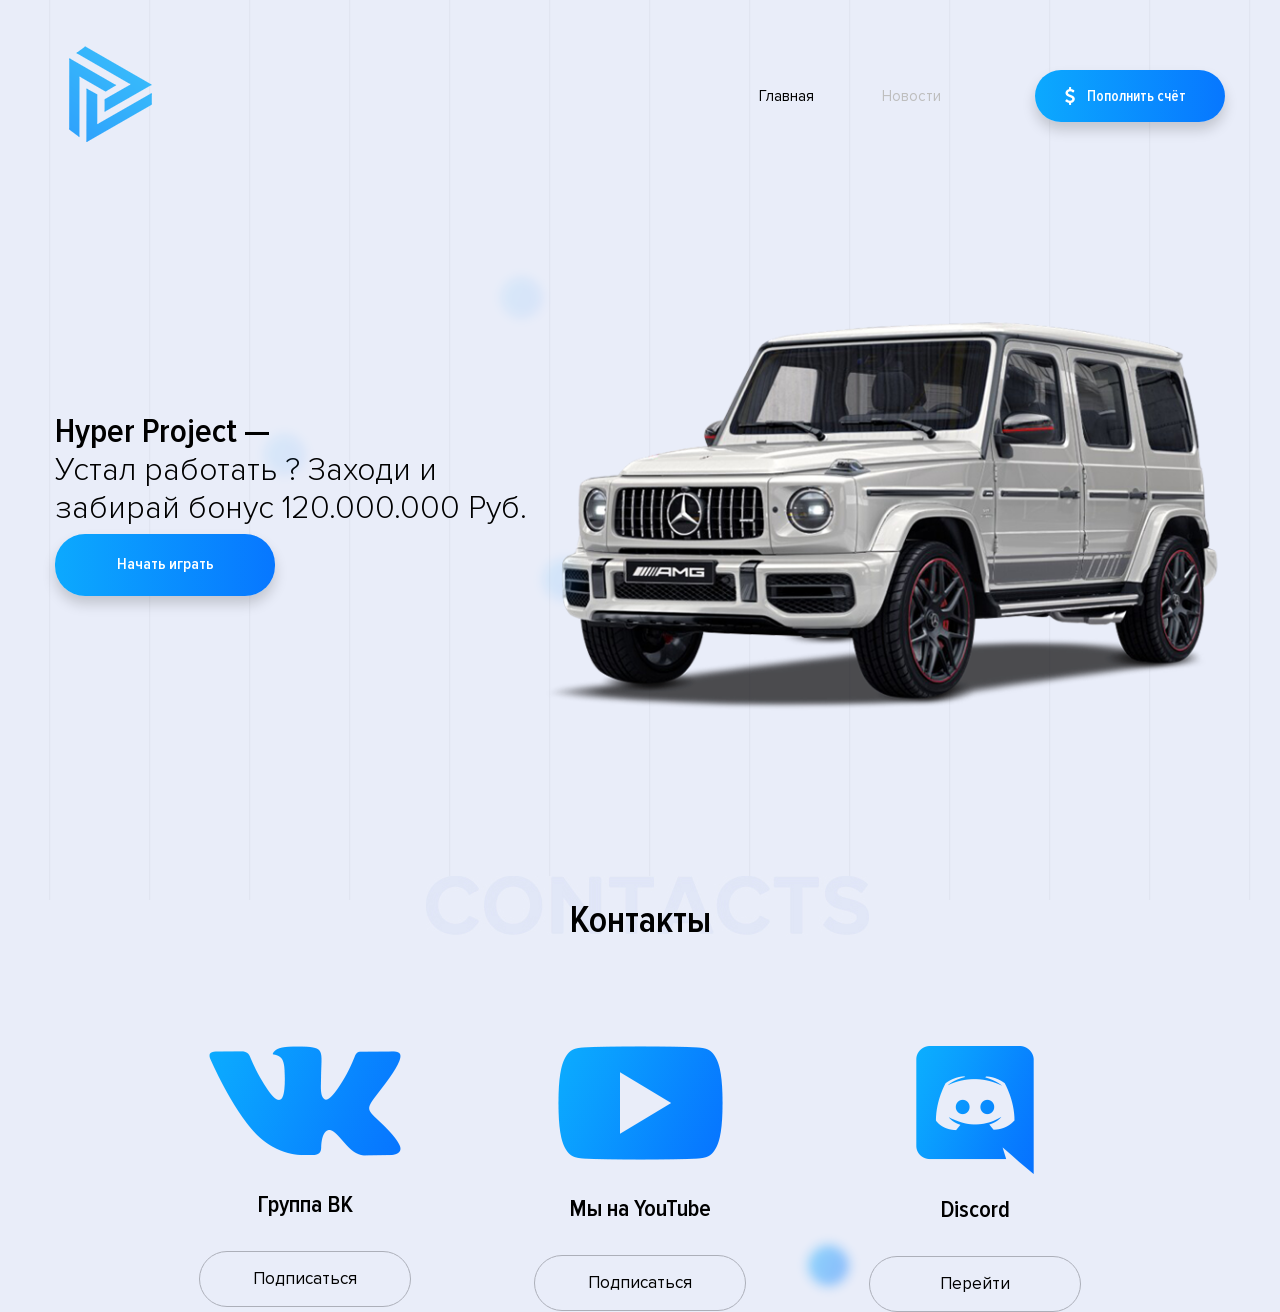
==== index.html @ bb2dda8a "evolutionrp evolutionrp" ====
<!DOCTYPE html>
<html lang="ru">

<head>
    <meta http-equiv="Content-Type" content="text/html; charset=UTF-8">
    <meta name="viewport" content="width=device-width" initial-scale="1.0">
    <meta http-equiv="X-UA-Compatible" content="IE=9;IE=10;IE=Edge,chrome=1">
    <link rel="stylesheet" href="./css/style.css">
    <title>Hyper Project</title>
    <!-- https://vk.com/san4ela.melkov -->
    <link rel="stylesheet" id="wp-block-library-css" href="./css/style.min.css" type="text/css" media="all">
    <link rel="icon" href="./img/sicon.png" sizes="32x32">
    <link rel="icon" href="./img/sicon.png" sizes="192x192">
    <link rel="apple-touch-icon-precomposed" href="./img/sicon.png">
    <meta name="msapplication-TileImage" content="./img/sicon.png">
</head>

<body>
    <div class="body_back"></div>
    <header>
        <div class="wrapper">
            <div class="header-container">
                <div class="header-logo">
                    <a href="https://hyper.myarena.site/index.html">
                        <img src="./img/logo.png" alt="https://hyper.myarena.site/index.html">
                    </a>
                </div>
                <div class="header-wap">
                    <div class="navbar-head">
                        <div type="button" class="navbar-toggle">
                            <div id="nav-icon1">
                                <span></span>
                                <span></span>
                                <span></span>
                            </div>
                        </div>
                    </div>
                    <div class="mobile-menu-overlay"></div>
                    <div class="mobile-menu">
                        <div class="header-nav">
                            <div class="header-logo header-logo-mob">
                                <a href="https://vk.com/san4ela.melkov">
                                    <img src="./img/logo.png" alt=" https://vk.com/san4ela.melkov">
                                </a>
                            </div>
                            <nav>
                                <ul>
                                    <li><a class="active" href="index.html">Главная</a></li>
                                    <li><a class="non-active" href="news.html">Новости</a></li>
                                </ul>
                            </nav>
                        </div>
                    </div>
                    <div class="header-button">
                        <a class="button-blue" href="donate.html">
                            Пополнить счёт
                            <img src="./img/button-blue-img.png" alt="">
                        </a>
                    </div>
                </div>
            </div>
        </div>
    </header>
    <!-- Заказать сайт можно у https://vk.com/san4ela.melkov -->
    <!-- Быстро, качественно, а самое глвное НЕ ДОРОГО https://vk.com/san4ela.melkov -->
    <!-- https://vk.com/san4ela.melkov -->
    <section>
        <div class="wrapper">
            <div class="main-container">
                <div class="main-text">
                    <h1>Hyper Project —</h1>
                    <span>Устал работать ? Заходи и забирай бонус 120.000.000 Руб.</span>
                    <div class="download-wrap">
                        <div class="download-btn">
                            <a class="download" href="start.html">Начать играть</a>
                        </div>
                        <div class="begin">
                        </div>
                    </div>
                    <div class="main-ball1"></div>
                    <div class="main-ball2"></div>
                    <div class="main-ball3"></div>
                </div>
                <div class="main-img">
                    <img class="black-car" src="./img/car.png" alt="https://vk.com/san4ela.melkov">
                </div>
            </div>
        </div>

        <div id="modal-how-to-play" class="modal-window">
            <div>
                <a href="#modal-close" title="Close" class="modal-close">×</a>
                <div>
                    <div class="video-responsive">
                        <iframe width="560" height="315" src="#" frameborder="0"
                            allow="accelerometer; autoplay; encrypted-media; gyroscope; picture-in-picture"
                            allowfullscreen=""></iframe> </div>
                </div>
            </div>
        </div>
    </section>

        </div>
    </section>
    <!-- Заказать сайт можно у https://vk.com/san4ela.melkov -->
    <!-- Быстро, качественно, а самое глвное НЕ ДОРОГО https://vk.com/san4ela.melkov -->
    <!-- https://vk.com/san4ela.melkov -->
    <section class="contacts" id="contacts">
        <div class="wrapper">
            <h2 class="contact">Контакты</h2>
            <div class="contacts-container">
                <div class="contacts-init vk">
                    <div class="contacts-img">
                        <img src="./img/contacts-vk.png" alt="Группа ВК">
                    </div>
                    <h2 class="contacts-text">Группа ВК</h2>
                    <a href="https://vk.com/delover_project" class="contacts-button" target="_blank">Подписаться</a>
                </div>
                <div class="contacts-init youtube">
                    <div class="contacts-img">
                        <img src="./img/contcts-yt.png" alt="Мы на YouTube">
                    </div>
                    <h2 class="contacts-text">Мы на YouTube</h2>
                    <a href="https://vk.com/delover_project" class="contacts-button" target="_blank">Подписаться</a>
                </div>
                <div class="contacts-init discord">
                    <div class="contacts-img">
                        <img src="./img/contacts-discord.png" alt="Discord">
                    </div>
                    <h2 class="contacts-text">Discord</h2>
                    <a href="https://discord.gg/C3b3ghUVSz" class="contacts-button" target="_blank">Перейти</a>
                    <span class="news-ball2"></span>
                </div>

            </div>
            <!-- <span class="contacts-ball1"></span>
			<span class="contacts-ball2"></span> -->
        </div>
    </section>
    <!-- Заказать сайт можно у https://vk.com/san4ela.melkov -->
    <!-- Быстро, качественно, а самое глвное НЕ ДОРОГО https://vk.com/san4ela.melkov -->
    <!-- https://vk.com/san4ela.melkov -->

    </footer>
    <!-- Заказать сайт можно у https://vk.com/san4ela.melkov -->
    <!-- Быстро, качественно, а самое глвное НЕ ДОРОГО https://vk.com/san4ela.melkov -->
    <!-- https://vk.com/san4ela.melkov -->
    <script src="./js/jquery-3.4.1.min.js"></script>
    <script src="./js/main.js"></script>
    <script type="text/javascript" src="./js/wp-embed.min.js"></script>

    <iframe name="ym-native-frame" title="ym-native-frame" frameborder="0" aria-hidden="true"
        style="opacity: 0 !important; width: 0px !important; height: 0px !important; position: absolute !important; left: 100% !important; bottom: 100% !important; border: 0px !important;"
        src="#"></iframe>
</body>

</html>
---- css/style.css ----
/* сброс стилей браузера */

html,
body,
div,
span,
object,
iframe,
h1,
h2,
h3,
h4,
h5,
h6,
p,
blockquote,
pre,
a,
abbr,
acronym,
address,
big,
cite,
code,
del,
dfn,
em,
img,
ins,
kbd,
q,
s,
samp,
small,
strike,
strong,
sub,
sup,
tt,
var,
b,
u,
i,
center,
dl,
dt,
dd,
ol,
ul,
li,
fieldset,
form,
label,
legend,
table,
caption,
tbody,
tfoot,
thead,
tr,
th,
td,
article,
aside,
canvas,
details,
embed,
figure,
figcaption,
footer,
header,
hgroup,
menu,
nav,
output,
ruby,
section,
summary,
time,
mark,
audio,
video {
    margin: 0;
    padding: 0;
    border: 0;
    font-size: 100%;
    box-sizing: border-box;
}

article,
aside,
details,
figcaption,
figure,
footer,
header,
hgroup,
menu,
nav,
section {
    display: block;
}

body {
    line-height: 1.2;
}

ol {
    padding-left: 1.4em;
    list-style: decimal;
}

ul {
    padding-left: 1.4em;
    list-style: square;
}

table {
    border-collapse: collapse;
    border-spacing: 0;
}

/* пользовательские стили */

body {
    background: #e9edf9;
    overflow-x: hidden;
}

a {
    text-decoration: none;
    color: #000;
}

.body_back {
    position: fixed;
    left: 0;
    top: 0;
    background-image: url(../img/body_back.png);
    height: 100%;
    width: 100%;
    z-index: -3;

}

@font-face {
    font-family: "ProximaNova-Regular";
    src: url("../fonts/ProximaNova-Regular.ttf") format("opentype");
    font-style: normal;
    font-weight: normal;
    font-display: swap;
}

@font-face {
    font-family: "Proxima Nova-semi-bold";
    src: url("../fonts/ProximaNova-Semibold.ttf") format("opentype");
    font-style: normal;
    font-weight: normal;
    font-display: swap;
}

@font-face {
    font-family: "Proxima Nova-light";
    src: url("../fonts/ProximaNova-Light.ttf") format("opentype");
    font-style: normal;
    font-weight: normal;
    font-display: swap;
}





.wrapper {
    max-width: 1170px;
    margin: 0 auto;
    position: relative;
}

/* Стили header */

/* header logo */
.header-container {
    display: flex;
    justify-content: space-between;
    padding-top: 38px;
    align-items: center;
}

.header-wap {
    display: flex;
    align-items: center;
    justify-content: space-between;
}

.header-logo {
    display: block;
}

.header-logo img {
    transition: 1.0s;
}

.header-logo img:hover {
    transform: scale(1.1);
}

/* header nav */
.header-nav {
    display: flex;
    flex-direction: row;
    justify-content: center;
    font-weight: 400;
}

.header-nav ul {
    list-style: none;
    display: flex;
}


.header-nav a {
    font-size: 15px;
    margin-right: 68px;
    transition: 0.3s;
    font-family: "ProximaNova-Regular";
}

.header-nav a:nth-last-child(2) {
    margin-right: 0;
}

.active {
    color: #000000;
}

.non-active {
    color: #bebebe;
}

.non-active:hover {
    color: #000000;
}

/* header-button */
.header-button {
    position: relative;
    margin-left: 26px;
}

a.button-blue {
    width: 190px;
    height: 52px;
    position: relative;
    border-radius: 30px;
    box-shadow: 0 8px 13px rgba(0, 0, 0, 0.17);
    color: #ffffff;
    font-size: 15px;
    font-family: "Proxima Nova-semi-bold";
    transition: 1.0s;
    background: rgba(12, 169, 254, 1);
    background: -webkit-gradient(left top, right top, color-stop(0%, rgba(12, 169, 254, 1)), color-stop(100%, rgba(7, 119, 255, 1)));
    background: linear-gradient(to right, rgba(12, 169, 254, 1) 0%, rgba(7, 119, 255, 1) 100%);
    filter: progid:DXImageTransform.Microsoft.gradient(startColorstr='#0ca9fe', endColorstr='#0777ff', GradientType=1);
    display: flex;
    align-items: center;
    justify-content: center;
    padding-left: 13px;

}

a.button-blue:hover {
    transform: scale(1.2);

}

/* стили main  */
.main-container {
    display: flex;
    justify-content: space-between;
    margin-top: 115px;
    align-items: center;

}

.button-blue img {
    position: absolute;
    left: 30px;
}

.main-text {
    width: 42%;
}

.main-text h1 {
    color: #000000;
    font-weight: 600;
    margin: 0;
    font-size: 35px;
    font-family: "Proxima Nova-semi-bold";
}

.main-text span {
    width: 100%;
    display: block;
    color: #000;
    font-size: 32px;
    font-family: "Proxima Nova-light";
}

.download-wrap {
    width: 100%;
    display: flex;
    align-items: center;
    padding-top: 5px;
}

.download-btn {
    display: inline-block;
}

a.download {
    position: relative;
    width: 220px;
    height: 62px;
    border-radius: 30px;
    box-shadow: 0 8px 13px rgba(0, 0, 0, 0.17);
    color: #ffffff;
    font-size: 16px;
    font-family: "Proxima Nova-semi-bold";
    transition: 1.0s;
    background: rgba(12, 169, 254, 1);
    background: -webkit-gradient(left top, right top, color-stop(0%, rgba(12, 169, 254, 1)), color-stop(100%, rgba(7, 119, 255, 1)));
    background: linear-gradient(to right, rgba(12, 169, 254, 1) 0%, rgba(7, 119, 255, 1) 100%);
    filter: progid:DXImageTransform.Microsoft.gradient(startColorstr='#0ca9fe', endColorstr='#0777ff', GradientType=1);
    display: flex;
    align-items: center;
    justify-content: center;
}

a.download:hover {
    transform: scale(1.2);
}

.download::after {
    content: "";
    width: 13px;
    height: 18px;
    position: absolute;
    background: url(../img/main-button-download.png) 0 0 no-repeat;
    top: 24px;
    right: 30px;
}

.begin a {
    display: inline-block;
    color: #000000;
    position: relative;
    transition: 1.0s;
    font-size: 15px;
    font-weight: 300;
    line-height: 11.71px;
    margin-left: 70px;
    font-family: "Proxima Nova-light";
}

.begin a:hover {
    transform: scale(1.2);

}

.begin a::before {
    content: "";
    position: absolute;
    width: 33px;
    height: 33px;
    background: url(../img/begin-button.png) 0 0 no-repeat;
    top: -7px;
    left: -39px;
    -webkit-animation: rotate 2s cubic-bezier(0.4, 0, 0.2, 1) infinite;
    animation: rotate 2s cubic-bezier(0.4, 0, 0.2, 1) infinite;
}

.main-img {
    position: relative;
    display: block;
    width: 58%;

}

/* стили news */
.news {
    width: 100%;
    padding-top: 80px;

}

.news-connect {
    position: absolute;
    top: 720px;
    left: 922px;
    width: 67px;
    height: 67px;
    color: black;
}

h2.second {
    color: #000000;
    font-size: 38px;
    text-align: center;
    font-family: "Proxima Nova-semi-bold";
    width: 150px;
    margin: auto;
    position: relative;
}

.news-back {
    position: relative;
}

.second::before {
    content: "";
    position: absolute;
    width: 230px;
    height: 60px;
    background: url(../img/news-back.jpg) 0 0 no-repeat;
    top: -22px;
    left: -37px;
    z-index: -1;
}

.news-container {
    display: flex;
    justify-content: center;
    align-content: center;
    margin-top: 90px;
}

.news_item:nth-child(even) {
    margin-left: 15px;
    margin-right: 15px;
}

.news-unit {
    width: 350px;
    background-color: #ffffff;
    position: relative;
    border-bottom-left-radius: 30px;
    border-bottom-right-radius: 30px;
    border-top-left-radius: 30px;
    border-top-right-radius: 30px;
    box-shadow: 0px -4px 5px 10px rgba(122, 120, 120, 0.2);
}

.news-unit img {
    width: 100%;
    display: block;
    height: 180px;
    border-top-left-radius: 30px;
    border-top-right-radius: 30px;
    -o-object-fit: cover;
    object-fit: cover;
}

.news-unit h3 {
    color: #000000;
    font-size: 17px;
    font-family: "Proxima Nova-semi-bold";
}

.blue-line {
    width: 58px;
    height: 6px;
    border-radius: 30px;
    box-shadow: 0 0 10px rgba(0, 0, 0, 0.11);
    background-color: #ffffff;
    background-image: linear-gradient(-68deg, #066eff 0%, #0cb2fe 100%);
    position: relative;
    text-align: left;
    display: inline-block;
    border: none;
}

.box-wrap {
    padding-top: 30px;
    padding-left: 25px;
    padding-right: 25px;
    padding-bottom: 20px;
}

p.news-description {
    padding-top: 5px;
    color: #000000;
    font-family: "ProximaNova-Regular";
    font-size: 11px;

}

.date-button {
    display: flex;
    justify-content: space-between;
    padding-top: 23px;
}

p.date {
    align-self: center;
    opacity: 0.5;
    color: #000000;
    font-family: "ProximaNova-Regular";
    font-size: 10px;
}

a.more {
    width: 123px;
    font-family: "Proxima Nova-semi-bold";
    height: 38px;
    display: flex;
    font-size: 13px;
    border: 1px solid #dbdbdc;
    border-radius: 30px;
    align-items: center;
    justify-content: center;
    transition: 0.6s;
}

a.more:hover {
    background: #0aa2fe;
    color: white;
    transform: scale(1.2);
}

.container-more {
    display: flex;
    position: relative;
    justify-content: center;
}

a.more-news {
    color: #000000;
    font-size: 17px;
    width: 250px;
    height: 64px;
    font-family: "ProximaNova-Regular";
    margin-top: 56px;
    border: 1px solid #0673ff;
    border-radius: 30px;
    display: flex;
    align-items: center;
    justify-content: center;
    transition: 0.7s;
}

.main-ballnews {
    background: url(../img/news-ball2.png) 0 0 no-repeat;
    position: absolute;
    top: 78px;
    left: 238px;
    width: 103px;
    height: 103px;
    z-index: -1;
}

.main-ballnews2 {
    background: url(../img/news-ball1.png) 0 0 no-repeat;
    position: absolute;
    top: 14px;
    right: 338px;
    width: 63px;
    height: 63px;
    z-index: -1;
}

.main-ballnews3 {
    background: url(../img/news-ball1.png) 0 0 no-repeat;
    position: absolute;
    top: 23px;
    right: 293px;
    width: 63px;
    height: 63px;
    z-index: -1;
}

a.more-news:hover {
    border: 1px solid #dbdbdc;
    background: #0aa2fe;
    color: white;
    transform: scale(1.2);
}

/* стили contacts */
.contacts {
    margin-top: 160px;
    position: relative;
}

.contacts-back {
    position: relative;
}

.contact::before {
    content: "";
    position: absolute;
    width: 443px;
    height: 60px;
    background: url(../img/contacts-back.jpg) 0 0 no-repeat;
    top: -22px;
    right: -154px;
    z-index: -1;
}

h2.contact {
    color: #000000;
    font-size: 38px;
    text-align: center;
    font-family: "Proxima Nova-semi-bold";
    width: 150px;
    margin: auto;
    position: relative;
}

.contacts-container {
    display: flex;
    justify-content: center;
    margin-top: 103px;
}

.contacts-init {
    display: flex;
    flex-direction: column;
    text-align: center;
    width: 212px;
    position: relative;
}

.youtube {
    margin-left: 123px;
    margin-right: 123px;
}

h2.contacts-text {
    color: #000000;
    font-family: "Proxima Nova-semi-bold";
    font-size: 24px;
}

.vk .contacts-text {
    margin-top: 30px;
}

.youtube .contacts-text {
    margin-top: 30px;
}

.discord .contacts-text {
    margin-top: 17px;
}

a.contacts-button {
    width: 100%;
    height: 56px;
    display: flex;
    justify-content: center;
    align-items: center;
    margin-top: 32px;
    color: #000000;
    font-size: 17px;
    border: 1px solid #acafb9;
    border-radius: 30px;
    transition: 0.6s;
    font-family: "ProximaNova-Regular";

}

a.contacts-button:hover {
    border: 1px solid #dbdbdc;
    background: #0aa2fe;
    color: white;
    transform: scale(1.2);
}

.footer {
    margin-top: 190px;
    background-color: #1e212a;
}

.footer-donate {
    margin-top: 20px;
    background-color: #1e212a;
}

.footer-container {
    display: flex;
    flex-direction: column;
    text-align: center;
    align-content: center;
    padding-top: 50px;
    padding-bottom: 25px;
}

.footer-logo {
    color: #ffffff;
    font-size: 13px;
    width: 200px;
    margin: auto;
    text-transform: uppercase;
    opacity: .2;
    position: relative;
    transition: 0.3s;
    padding-left: 70px;
}

.footer-logo:hover {
    opacity: 1;
}

.footer-logo-span::before {
    content: "";
    width: 49px;
    height: 63px;
    position: absolute;
    background: url(../img/logo-img.png) 0 0 no-repeat;
    top: -17px;
    left: -71px;
}

.footer-logo-span {
    position: relative;
    font-size: 25px;
    font-weight: bold;
}

.footer-logo-text {
    font-weight: 400;
    letter-spacing: 2.21px;
}

.footer-agreement {
    display: flex;
    justify-content: center;
    flex-direction: column;
    margin-top: 35px;
}

.footer-link {
    opacity: .2;
}

.footer-link:hover {
    opacity: 1;
}

.footer-agreement a {
    transition: 0.3s;
    color: #ffffff !important;
    font-size: 15px;
    font-weight: 400;
    text-decoration: underline;
    font-family: "Proxima Nova-light";
    line-height: 20px;

}

.footer-agreement a {
    display: inline-block;
}

.footer-copyright {
    color: #ffffff;
    font-size: 16px;
    font-weight: 300;
    opacity: .2;
    margin-top: 40px;
    font-family: "Proxima Nova-light";
}

/* absolute */

.main-ball1 {
    background: url(../img/main-ball1.png) 0 0 no-repeat;
    position: absolute;
    top: 281px;
    left: 478px;
    width: 67px;
    height: 67px;
    z-index: 4;
}

.main-ball2 {
    background: url(../img/main-ball2.png) 0 0 no-repeat;
    position: absolute;
    top: 157px;
    left: 200px;
    width: 67px;
    height: 67px;
    z-index: 3;
}

.main-ball3 {
    background: url(../img/main-ball2.png) no-repeat;
    position: absolute;
    top: 0;
    left: 437px;
    width: 80px;
    height: 80px;
    z-index: 33;
}

.main-ball4 {
    background: url(../img/main-ball4.png) no-repeat;
    position: absolute;
    top: 506px;
    left: 1000px;
    width: 105px;
    height: 105px;
    z-index: 33;
}

.main-ball5 {
    background: url(../img/main-ball5.png) no-repeat;
    position: absolute;
    top: 207px;
    left: 1360px;
    width: 123px;
    height: 123px;
    z-index: 33;
}

.main-ball6 {
    background: url(../img/main-ball6.png) no-repeat;
    position: absolute;
    top: 493px;
    left: 1479px;
    width: 74px;
    height: 74px;
    z-index: 33;
}

.news-ball1 {
    background: url(../img/news-ball1.png) no-repeat;
    position: absolute;
    top: 761px;
    left: 260px;
    width: 67px;
    height: 67px;
    z-index: 33;
}

.news-ball2 {
    background: url(../img/contacts-ball1.png) no-repeat;
    position: absolute;
    bottom: 14px;
    right: 220px;
    width: 65px;
    height: 65px;
    z-index: -1;
}

.news-ball3 {
    background: url(../img/news-ball3.png) no-repeat;
    position: absolute;
    top: 1376px;
    left: 1185px;
    width: 67px;
    height: 67px;
    z-index: 33;
}

.contacts-ball1 {
    background: url(../img/contacts-ball1.png) no-repeat;
    position: absolute;
    top: 1593px;
    left: 631px;
    width: 67px;
    height: 67px;
    z-index: 33;
}

.contacts-ball2 {
    background: url(../img/contacts-ball2.png) no-repeat;
    position: absolute;
    top: 1958px;
    left: 1114px;
    width: 67px;
    height: 67px;
    z-index: 33;
}

.circle1 {
    background: url(../img/circle1.png) no-repeat;
    position: absolute;
    top: 257px;
    left: 1110px;
    width: 329px;
    height: 314px;
    z-index: -1;
    opacity: .5;
}

.circle2 {
    background: url(../img/circle2.png) no-repeat;
    position: absolute;
    top: 312px;
    left: 1168px;
    width: 212px;
    height: 203px;
    z-index: -1;
    opacity: .5;
}

.circle3 {
    background: url(../img/circle3.png) no-repeat;
    position: absolute;
    top: 355px;
    left: 1263px;
    width: 122px;
    height: 117px;
    z-index: -1;
    opacity: .5;
}

.main-container-donate {
    width: 100%;
    padding-top: 180px;
}

h2.account {
    text-align: center;
    font-family: "Proxima Nova-semi-bold";
    font-size: 37px;
    color: #000;
    width: 350px;
    margin: auto;
    position: relative;
}

h2.account:before {
    content: "";
    position: absolute;
    width: 443px;
    height: 60px;
    background: url(../img/donate.jpg) 0 0 no-repeat;
    top: -25px;
    left: 6px;
    z-index: -1;
}

p.donate-text {
    font-family: "Proxima Nova-light";
    font-size: 16px;
    color: #000;
    padding-top: 20px;
    text-align: center;

}

.form {
    width: 410px;
    padding-top: 70px;
    margin: 0 auto;
}

.form input[type="text"] {
    background-color: #ffffff !important;
    margin-top: 5px;
    width: 100%;
    padding: 30px 45px;
    border: 1px solid #fff;
    border-radius: 50px;
    color: #000;
    font-size: 17px;
    font-weight: 200;
    font-family: "ProximaNova-Regular";
    outline: none;
    box-sizing: border-box;
}

.form input[type="text"]:focus {
    opacity: 1;
    font-weight: 600;
}

.form input::-webkit-input-placeholder {
    font-family: "Proxima Nova-light";
    font-size: 17px;
    color: #000;
    opacity: 0.25;

}

.form input::-moz-placeholder {
    font-family: "Proxima Nova-light";
    font-size: 17px;
    color: #000;
    opacity: 0.25;

}

.form input:-ms-input-placeholder {
    font-family: "Proxima Nova-light";
    font-size: 17px;
    color: #000;
    opacity: 0.25;

}

.form input::-ms-input-placeholder {
    font-family: "Proxima Nova-light";
    font-size: 17px;
    color: #000;
    opacity: 0.25;

}

.form input::placeholder {
    font-family: "Proxima Nova-light";
    font-size: 17px;
    color: #000;
    opacity: 0.25;

}


.input-nickname label {
    opacity: 0.25;
    font-family: "ProximaNova-Regular";
    font-size: 19px;
    color: #000;
}

.input-email label {
    opacity: 0.25;
    font-family: "ProximaNova-Regular";
    font-size: 19px;
    color: #000;
}

.input-money label {
    opacity: 0.25;
    font-family: "ProximaNova-Regular";
    font-size: 19px;
    color: #000;
}

.server-select label {
    opacity: 0.25;
    font-family: "ProximaNova-Regular";
    font-size: 19px;
    color: #000;
}

.form input[type="email"] {
    background-color: #ffffff !important;
    margin-top: 5px;
    width: 100%;
    padding: 30px 45px;
    border: 1px solid #fff;
    border-radius: 50px;
    color: #000;
    font-size: 17px;
    font-weight: 200;
    font-family: "ProximaNova-Regular";
    outline: none;
    box-sizing: border-box;
}

.form input[type="email"]:focus {
    opacity: 1;
    font-weight: 600;
}

.form select[type="select"] {
    font-family: "ProximaNova-Regular";
    color: #000;
}

.form select {
    width: 100%;
    height: 83px;
    padding: 30px 45px;
    margin-top: 5px;
    cursor: pointer;
    background-color: #ffffff;
    border-radius: 50px;
    opacity: 0.9;
    border: 1px solid white;

    font-size: 17px;
    font-weight: 300;

    outline: none;
    -webkit-appearance: none;
    -moz-appearance: none;
    -ms-appearance: none;
    appearance: none;
    position: relative;
}

.form select::-ms-expand {
    display: none;
}

.server-select,
.input-nickname {
    width: 100%;
}

.input-email,
.server-select,
.input-money {
    padding-top: 30px;
    position: relative;
}

.server-select img {
    position: absolute;
    right: 40px;
    bottom: 35px;
}

option {
    border: none;
    font-family: "ProximaNova-Regular";
}


a.submit-btn {
    position: relative;
    width: 402px;
    height: 93px;
    border-radius: 50px;
    box-shadow: 0 8px 13px rgba(0, 0, 0, 0.17);
    color: #ffffff;
    font-size: 24px;
    font-family: "ProximaNova-Regular";
    transition: 1.0s;
    background: rgba(12, 169, 254, 1);
    background: -webkit-gradient(left top, right top, color-stop(0%, rgba(12, 169, 254, 1)), color-stop(100%, rgba(7, 119, 255, 1)));
    background: linear-gradient(to right, rgba(12, 169, 254, 1) 0%, rgba(7, 119, 255, 1) 100%);
    filter: progid:DXImageTransform.Microsoft.gradient(startColorstr='#0ca9fe', endColorstr='#0777ff', GradientType=1);
    display: flex;
    align-items: center;
    justify-content: center;

}

a.submit-btn:hover {
    transform: scale(1.2);
}

.btn-wr {
    padding-top: 57px;
}

.checkbox_text {
    padding-top: 25px;
    display: flex;
    align-items: center;
    position: relative;
    width: 40%;
}

.checkbox {
    font-family: "ProximaNova-Regular";
    font-size: 13px;
    color: #000;
    padding-left: 30px;

}

.checkbox a {
    font-weight: bold;
    text-decoration: underline;
}

.checkbox_text input {
    position: absolute;
    opacity: 0;
    cursor: pointer;
    height: 0;
    width: 0;
}

.checkbox_text .checkmark:after {
    left: 7px;
    top: 3px;
    width: 5px;
    height: 10px;
    border: solid #000;
    border-width: 0 2px 2px 0;
    transform: rotate(45deg);
}

.checkbox_text input:checked~.checkmark:after {
    display: block;
}

.checkmark:after {
    content: "";
    position: absolute;
    display: none;
}


.checkmark {
    position: absolute;
    top: 21px;
    left: 2px;
    height: 21px;
    width: 21px;
    background-color: #fff;

}

.btn-wr img {
    position: absolute;
    right: 55px;
}

.ball1 {
    background: url(../img/donate-ball1.png) 0 0 no-repeat;
    position: absolute;
    top: 15px;
    left: 485px;
    width: 66px;
    height: 66px;
}

.ball2 {
    background: url(../img/donate-ball2.png) 0 0 no-repeat;
    position: absolute;
    top: -207px;
    left: 438px;
    width: 66px;
    height: 66px;
}

.ball3 {
    background: url(../img/donate-ball3.png) 0 0 no-repeat;
    position: absolute;
    top: -69px;
    left: 212px;
    width: 66px;
    height: 66px;
}

.ball4 {
    background: url(../img/donate-ball4.png) 0 0 no-repeat;
    position: absolute;
    top: 386px;
    left: 791px;
    width: 66px;
    height: 66px;
}

.ball5 {
    background: url(../img/donate-ball5.png) 0 0 no-repeat;
    position: absolute;
    top: 455px;
    left: 243px;
    width: 106px;
    height: 106px;
}

.ball6 {
    background: url(../img/donate-ball6.png) 0 0 no-repeat;
    position: absolute;
    bottom: -198px;
    right: 287px;
    width: 66px;
    height: 66px;
}

.curenty {
    text-align: center;
    padding-top: 20px;
}

.curenty p {
    text-align: center;
    font-family: "Proxima Nova-semi-bold";
    font-size: 13px;
    color: #000;
    padding-top: 20px;
}

.header-logo-mob {
    display: none;
}


.video-responsive {
    overflow: hidden;
    padding-bottom: 56.25%;
    position: relative;
    height: 0;
}

.video-responsive iframe {
    left: 0;
    top: 0;
    height: 100%;
    width: 100%;
    position: absolute;
}

.modal-window {
    position: fixed;
    background-color: rgba(200, 200, 200, 0.75);
    top: 0;
    right: 0;
    bottom: 0;
    left: 0;
    z-index: 999;
    opacity: 0;
    pointer-events: none;
    transition: all 0.3s;
}

.modal-window:target {
    opacity: 1;
    pointer-events: auto;
}

.modal-window>div {
    width: 50%;
    position: relative;
    margin: 10% auto;
    padding: 2rem;
    background: #fff;
    color: #444;
}

.modal-window header {
    font-weight: bold;
}

.modal-close {
    color: #aaa;
    font-size: 2rem;
    position: absolute;
    right: 0;
    text-align: center;
    top: 0;
    width: 35px;
    text-decoration: none;
}

.modal-close:hover {
    color: #000;
}

.modal-window h1 {
    font-size: 150%;
    margin: 0 0 15px;
}

img.black-car {
    width: 100%;
}


@media only screen and (max-width: 1200px) {
    .modal-window>div {
        width: 60%;
    }

    .wrapper {
        width: 100%;
        padding-right: 15px;
        padding-left: 15px;
    }

    .main-img img {
        max-width: 100%;
    }
}

@media only screen and (max-width: 1024px) {
    .modal-window>div {
        width: 70%;
    }

    .main-ballnews2 {
        top: 60px;
        right: 272px;
    }

    .news-back::before {
        top: -68px;
        left: 387px;
    }

}

@media only screen and (max-width: 991px) {

    .news-unit,
    .news_item:nth-child(even) {
        margin: 20px auto;
    }

    .news-container {
        flex-direction: column;
    }

    .contacts-container {
        flex-direction: column;
    }

    .contacts-init {
        margin: 10px auto;
    }

    .youtube {
        margin-left: auto;
        margin-right: auto;
    }

    .header-button {
        position: relative;
        margin-left: 0;
    }

    .main-container {
        flex-direction: column;
    }

}

@media only screen and (max-width: 768px) {
    .modal-window>div {
        width: 95%;
    }

    .main-text {
        width: 50%;
        margin: 0 auto;
    }

    .main-img {
        position: relative;
        display: block;
        width: 70%;
        margin-top: 30px;
    }

    .navbar-toggle span {
        transition: .5s ease-in-out;
        height: 3px;
        width: 32px;
        background-color: #0a9bfe;
        display: block;
        margin-bottom: 4px;
        border-radius: 1px;
    }

    .navbar-toggle span:last-child {
        margin-bottom: 0;
    }

    .navbar-toggle {
        border: none;
        border-radius: 3px;
    }

    .navbar-head {
        display: block;
        position: absolute;
        left: 200px;
    }

    .mobile-menu-overlay {
        display: none;
        position: fixed;
        height: 100%;
        bottom: 0;
        top: 0;
        left: 0;
        right: 0;
        width: 100%;
        z-index: 1;
        background: rgba(65, 61, 75, 0.5);
    }

    .mobile-menu {
        padding-top: 40px;
        background-color: #fff;
        position: fixed;
        bottom: 0;
        top: 0;
        right: -100%;
        display: none;
        width: 60%;
        color: #fff;
        z-index: 999;
    }

    .navbar-toggle .open span:nth-child(1) {
        display: none;
    }

    .navbar-toggle .open span:nth-child(2) {
        transform: rotate(-135deg);
        transition: .3s ease-in-out;
        margin-top: 3px;
    }

    .navbar-toggle .open span:nth-child(3) {
        transform: rotate(135deg);
        margin-top: -7px;
        transition: .3s ease-in-out;
    }

    .header-nav ul {
        padding: 0;
        flex-direction: column;
    }

    .header-nav li {
        width: 100%;
        padding: 0 40px;
        height: 40px;
        display: flex;
        align-items: center;
        text-align: center;
        justify-content: center;

    }

    .header-logo-mob {
        display: block;
    }

    .header-nav nav {
        width: 100%;
        padding-top: 40px;
    }

    .header-nav a {
        font-size: 18px;
        margin-right: 0;
    }

    .header-logo {
        display: block;
        text-align: center;
    }

    .header-nav {
        flex-direction: column;
    }

    .ball4 {

        left: 591px;

    }

    .ball5,
    .ball6,
    .ball4 {
        display: none;
    }

}

@media only screen and (max-width: 568px) {
    .main-ball1 {
        display: none;
    }

    h2.account:before {
        content: "";
        position: absolute;
        width: 319px;
        height: 60px;
        background: url(../img/donate.jpg) 0 0 no-repeat;
        top: -25px;
        left: 17px;
        z-index: -1;
        background-size: contain;
    }

    .main-ball3 {
        left: 310px;
    }

    .main-text {
        width: 100%;

    }

    .navbar-head {
        left: 15px;
    }

    .header-logo {
        padding-left: 50px;
    }

    .ball4 {
        left: 405px;
    }

    .ball1 {

        left: 285px;
    }

    .ball2 {
        left: 319px;
        width: 66px;
        height: 66px;
    }

    .main-container-donate {
        width: 100%;
        padding-top: 99px;
    }

    .form input[type="text"] {
        background-color: #ffffff !important;
        margin-top: 5px;
        width: 100%;
        padding: 20px 32px;
        border: 1px solid #fff;
        border-radius: 50px;
        opacity: 0.9;
        color: #dfdfdf;
        font-size: 17px;
        font-weight: 200;
        font-family: "ProximaNova-Regular";
        outline: none;
        box-sizing: border-box;
    }

    .form select {
        padding: 20px 32px;
        height: 63px;
    }

    .form input[type="email"] {
        padding: 20px 32px;
    }

    .server-select img {
        position: absolute;
        right: 40px;
        bottom: 24px;
    }

    a.submit-btn {
        height: 63px;
    }
}

@media only screen and (max-width: 414px) {
    .contact::before {
        width: 355px;
        top: -22px;
        right: -95px;
        z-index: -1;
        background-size: contain;
    }

    .header-container {
        padding-top: 25px;
        flex-direction: column;
    }

    .header-logo {
        padding-left: 0;
        width: 100%;
        text-align: center;
    }

    .navbar-head {
        left: 15px;
        top: 25px;
    }

    .header-button {
        position: relative;
        margin-left: 0;
        margin-top: 20px;
    }

    .mobile-menu {
        width: 80%;

    }

    .main-img {

        width: 100%;
        margin-top: 30px;
    }

    .ball4 {
        left: 328px;
        top: 416px;
    }

    a.submit-btn {
        width: 100%;
    }

    .form {
        width: 100%;
    }

}

@media only screen and (max-width: 375px) {
    .main-ball3 {
        left: 250px;
    }

    .download-wrap {
        width: 100%;
        display: flex;
        align-items: center;
        padding-top: 5px;
        flex-direction: column;
    }

    .begin {
        margin-top: 25px;
    }

    .news-unit {
        width: 100%;
    }

    .contact::before {
        width: 322px;
        top: -10px;
        right: -77px;
        z-index: -1;
        background-size: contain;
    }

    .ball2 {
        display: none;
    }

    .checkbox_text {
        padding-top: 25px;
        display: flex;
        align-items: center;
        position: relative;
        width: 50%;
    }

    h2.contact {

        width: 163px;
    }

    .second::before {
        content: "";
        position: absolute;
        width: 176px;
        height: 60px;
        background: url(../img/news-back.jpg) 0 0 no-repeat;
        top: -11px;
        left: -12px;
        z-index: -1;
        background-size: contain;
    }
}

@media only screen and (max-width: 320px) {
    .main-ballnews {
        left: 189px;
    }

    .news-ball1 {
        display: none;

    }

    .main-ball3 {
        left: 212px;
    }

    .contact::before {
        width: 295px;
        top: -3px;
        right: -61px;
        z-index: -1;
        background-size: contain;
    }

    .ball1 {
        display: none;
    }

    h2.account:before {
        width: 282px;
        height: 60px;
        top: -25px;
        left: 0;
        z-index: -1;
        background-size: contain;
    }

    h2.account {
        text-align: center;
        font-family: "Proxima Nova-semi-bold";
        font-size: 29px;
        color: #000;
        width: 100%;
        margin: auto;
        position: relative;
    }

    .checkbox_text {
        width: 100%;
    }

}

@-webkit-keyframes gradient {
    0% {
        background-position: 0 50%;
    }

    50% {
        background-position: 100% 50%;
    }

    100% {
        background-position: 0 50%;
    }
}

@keyframes gradient {
    0% {
        background-position: 0 50%;
    }

    50% {
        background-position: 100% 50%;
    }

    100% {
        background-position: 0 50%;
    }
}

@-webkit-keyframes rotate {
    0% {
        transform: rotate(0deg);
    }

    100% {
        transform: rotate(360deg);
    }
}

@keyframes rotate {
    0% {
        transform: rotate(0deg);
    }

    100% {
        transform: rotate(360deg);
    }
}

@-webkit-keyframes scale {
    0% {
        transform: scale(1);
    }

    100% {
        transform: scale(1.2);
    }
}

@keyframes scale {
    0% {
        transform: scale(1);
    }

    100% {
        transform: scale(1.2);
    }
}
---- css/style.min.css ----
.wp-block-audio figcaption {
    margin-top: .5em;
    margin-bottom: 1em
}

.wp-block-audio audio {
    width: 100%;
    min-width: 300px
}

.wp-block-button {
    color: #fff
}

.wp-block-button.aligncenter {
    text-align: center
}

.wp-block-button.alignright {
    text-align: right
}

.wp-block-button__link {
    background-color: #32373c;
    border: none;
    border-radius: 28px;
    box-shadow: none;
    color: inherit;
    cursor: pointer;
    display: inline-block;
    font-size: 18px;
    margin: 0;
    padding: 12px 24px;
    text-align: center;
    text-decoration: none;
    overflow-wrap: break-word
}

.wp-block-button__link:active,
.wp-block-button__link:focus,
.wp-block-button__link:hover,
.wp-block-button__link:visited {
    color: inherit
}

.is-style-squared .wp-block-button__link {
    border-radius: 0
}

.no-border-radius.wp-block-button__link {
    border-radius: 0 !important
}

.is-style-outline {
    color: #32373c
}

.is-style-outline .wp-block-button__link {
    background-color: transparent;
    border: 2px solid
}

.wp-block-calendar {
    text-align: center
}

.wp-block-calendar tbody td,
.wp-block-calendar th {
    padding: 4px;
    border: 1px solid #e2e4e7
}

.wp-block-calendar tfoot td {
    border: none
}

.wp-block-calendar table {
    width: 100%;
    border-collapse: collapse;
    font-family: -apple-system, BlinkMacSystemFont, Segoe UI, Roboto, Oxygen-Sans, Ubuntu, Cantarell, Helvetica Neue, sans-serif
}

.wp-block-calendar table th {
    font-weight: 400;
    background: #edeff0
}

.wp-block-calendar a {
    text-decoration: underline
}

.wp-block-calendar tfoot a {
    color: #00739c
}

.wp-block-calendar table caption,
.wp-block-calendar table tbody {
    color: #40464d
}

.wp-block-categories.alignleft {
    margin-right: 2em
}

.wp-block-categories.alignright {
    margin-left: 2em
}

.wp-block-columns {
    display: flex;
    margin-bottom: 28px;
    flex-wrap: wrap
}

@media (min-width:782px) {
    .wp-block-columns {
        flex-wrap: nowrap
    }
}

.wp-block-column {
    flex-grow: 1;
    min-width: 0;
    word-break: break-word;
    overflow-wrap: break-word
}

@media (max-width:599px) {
    .wp-block-column {
        flex-basis: 100% !important
    }
}

@media (min-width:600px) {
    .wp-block-column {
        flex-basis: calc(50% - 16px);
        flex-grow: 0
    }

    .wp-block-column:nth-child(2n) {
        margin-left: 32px
    }
}

@media (min-width:782px) {
    .wp-block-column:not(:first-child) {
        margin-left: 32px
    }
}

.wp-block-columns.are-vertically-aligned-top {
    align-items: flex-start
}

.wp-block-columns.are-vertically-aligned-center {
    align-items: center
}

.wp-block-columns.are-vertically-aligned-bottom {
    align-items: flex-end
}

.wp-block-column.is-vertically-aligned-top {
    align-self: flex-start
}

.wp-block-column.is-vertically-aligned-center {
    -ms-grid-row-align: center;
    align-self: center
}

.wp-block-column.is-vertically-aligned-bottom {
    align-self: flex-end
}

.wp-block-cover,
.wp-block-cover-image {
    position: relative;
    background-color: #000;
    background-size: cover;
    background-position: 50%;
    min-height: 430px;
    height: 100%;
    width: 100%;
    display: flex;
    justify-content: center;
    align-items: center;
    overflow: hidden
}

.wp-block-cover-image.has-parallax,
.wp-block-cover.has-parallax {
    background-attachment: fixed
}

@supports (-webkit-overflow-scrolling:touch) {

    .wp-block-cover-image.has-parallax,
    .wp-block-cover.has-parallax {
        background-attachment: scroll
    }
}

@media (prefers-reduced-motion:reduce) {

    .wp-block-cover-image.has-parallax,
    .wp-block-cover.has-parallax {
        background-attachment: scroll
    }
}

.wp-block-cover-image.has-background-dim:before,
.wp-block-cover.has-background-dim:before {
    content: "";
    position: absolute;
    top: 0;
    left: 0;
    bottom: 0;
    right: 0;
    background-color: inherit;
    opacity: .5;
    z-index: 1
}

.wp-block-cover-image.has-background-dim.has-background-dim-10:before,
.wp-block-cover.has-background-dim.has-background-dim-10:before {
    opacity: .1
}

.wp-block-cover-image.has-background-dim.has-background-dim-20:before,
.wp-block-cover.has-background-dim.has-background-dim-20:before {
    opacity: .2
}

.wp-block-cover-image.has-background-dim.has-background-dim-30:before,
.wp-block-cover.has-background-dim.has-background-dim-30:before {
    opacity: .3
}

.wp-block-cover-image.has-background-dim.has-background-dim-40:before,
.wp-block-cover.has-background-dim.has-background-dim-40:before {
    opacity: .4
}

.wp-block-cover-image.has-background-dim.has-background-dim-50:before,
.wp-block-cover.has-background-dim.has-background-dim-50:before {
    opacity: .5
}

.wp-block-cover-image.has-background-dim.has-background-dim-60:before,
.wp-block-cover.has-background-dim.has-background-dim-60:before {
    opacity: .6
}

.wp-block-cover-image.has-background-dim.has-background-dim-70:before,
.wp-block-cover.has-background-dim.has-background-dim-70:before {
    opacity: .7
}

.wp-block-cover-image.has-background-dim.has-background-dim-80:before,
.wp-block-cover.has-background-dim.has-background-dim-80:before {
    opacity: .8
}

.wp-block-cover-image.has-background-dim.has-background-dim-90:before,
.wp-block-cover.has-background-dim.has-background-dim-90:before {
    opacity: .9
}

.wp-block-cover-image.has-background-dim.has-background-dim-100:before,
.wp-block-cover.has-background-dim.has-background-dim-100:before {
    opacity: 1
}

.wp-block-cover-image.alignleft,
.wp-block-cover-image.alignright,
.wp-block-cover.alignleft,
.wp-block-cover.alignright {
    max-width: 305px;
    width: 100%
}

.wp-block-cover-image:after,
.wp-block-cover:after {
    display: block;
    content: "";
    font-size: 0;
    min-height: inherit
}

@supports (position:sticky) {

    .wp-block-cover-image:after,
    .wp-block-cover:after {
        content: none
    }
}

.wp-block-cover-image.aligncenter,
.wp-block-cover-image.alignleft,
.wp-block-cover-image.alignright,
.wp-block-cover.aligncenter,
.wp-block-cover.alignleft,
.wp-block-cover.alignright {
    display: flex
}

.wp-block-cover-image .wp-block-cover__inner-container,
.wp-block-cover .wp-block-cover__inner-container {
    width: calc(100% - 70px);
    z-index: 1;
    color: #f8f9f9
}

.wp-block-cover-image .wp-block-subhead:not(.has-text-color),
.wp-block-cover-image h1:not(.has-text-color),
.wp-block-cover-image h2:not(.has-text-color),
.wp-block-cover-image h3:not(.has-text-color),
.wp-block-cover-image h4:not(.has-text-color),
.wp-block-cover-image h5:not(.has-text-color),
.wp-block-cover-image h6:not(.has-text-color),
.wp-block-cover-image p:not(.has-text-color),
.wp-block-cover .wp-block-subhead:not(.has-text-color),
.wp-block-cover h1:not(.has-text-color),
.wp-block-cover h2:not(.has-text-color),
.wp-block-cover h3:not(.has-text-color),
.wp-block-cover h4:not(.has-text-color),
.wp-block-cover h5:not(.has-text-color),
.wp-block-cover h6:not(.has-text-color),
.wp-block-cover p:not(.has-text-color) {
    color: inherit
}

.wp-block-cover__video-background {
    position: absolute;
    top: 50%;
    left: 50%;
    transform: translateX(-50%) translateY(-50%);
    width: 100%;
    height: 100%;
    z-index: 0;
    -o-object-fit: cover;
    object-fit: cover
}

.wp-block-cover-image-text,
.wp-block-cover-text,
section.wp-block-cover-image h2 {
    color: #fff
}

.wp-block-cover-image-text a,
.wp-block-cover-image-text a:active,
.wp-block-cover-image-text a:focus,
.wp-block-cover-image-text a:hover,
.wp-block-cover-text a,
.wp-block-cover-text a:active,
.wp-block-cover-text a:focus,
.wp-block-cover-text a:hover,
section.wp-block-cover-image h2 a,
section.wp-block-cover-image h2 a:active,
section.wp-block-cover-image h2 a:focus,
section.wp-block-cover-image h2 a:hover {
    color: #fff
}

.wp-block-cover-image .wp-block-cover.has-left-content {
    justify-content: flex-start
}

.wp-block-cover-image .wp-block-cover.has-right-content {
    justify-content: flex-end
}

.wp-block-cover-image.has-left-content .wp-block-cover-image-text,
.wp-block-cover.has-left-content .wp-block-cover-text,
section.wp-block-cover-image.has-left-content>h2 {
    margin-left: 0;
    text-align: left
}

.wp-block-cover-image.has-right-content .wp-block-cover-image-text,
.wp-block-cover.has-right-content .wp-block-cover-text,
section.wp-block-cover-image.has-right-content>h2 {
    margin-right: 0;
    text-align: right
}

.wp-block-cover-image .wp-block-cover-image-text,
.wp-block-cover .wp-block-cover-text,
section.wp-block-cover-image>h2 {
    font-size: 2em;
    line-height: 1.25;
    z-index: 1;
    margin-bottom: 0;
    max-width: 610px;
    padding: 14px;
    text-align: center
}

.block-editor-block-list__block[data-type="core/embed"][data-align=left] .block-editor-block-list__block-edit,
.block-editor-block-list__block[data-type="core/embed"][data-align=right] .block-editor-block-list__block-edit,
.wp-block-embed.alignleft,
.wp-block-embed.alignright {
    max-width: 360px;
    width: 100%
}

.wp-block-embed {
    margin-bottom: 1em
}

.wp-block-embed figcaption {
    margin-top: .5em;
    margin-bottom: 1em
}

.wp-embed-responsive .wp-block-embed.wp-embed-aspect-1-1 .wp-block-embed__wrapper,
.wp-embed-responsive .wp-block-embed.wp-embed-aspect-1-2 .wp-block-embed__wrapper,
.wp-embed-responsive .wp-block-embed.wp-embed-aspect-4-3 .wp-block-embed__wrapper,
.wp-embed-responsive .wp-block-embed.wp-embed-aspect-9-16 .wp-block-embed__wrapper,
.wp-embed-responsive .wp-block-embed.wp-embed-aspect-16-9 .wp-block-embed__wrapper,
.wp-embed-responsive .wp-block-embed.wp-embed-aspect-18-9 .wp-block-embed__wrapper,
.wp-embed-responsive .wp-block-embed.wp-embed-aspect-21-9 .wp-block-embed__wrapper {
    position: relative
}

.wp-embed-responsive .wp-block-embed.wp-embed-aspect-1-1 .wp-block-embed__wrapper:before,
.wp-embed-responsive .wp-block-embed.wp-embed-aspect-1-2 .wp-block-embed__wrapper:before,
.wp-embed-responsive .wp-block-embed.wp-embed-aspect-4-3 .wp-block-embed__wrapper:before,
.wp-embed-responsive .wp-block-embed.wp-embed-aspect-9-16 .wp-block-embed__wrapper:before,
.wp-embed-responsive .wp-block-embed.wp-embed-aspect-16-9 .wp-block-embed__wrapper:before,
.wp-embed-responsive .wp-block-embed.wp-embed-aspect-18-9 .wp-block-embed__wrapper:before,
.wp-embed-responsive .wp-block-embed.wp-embed-aspect-21-9 .wp-block-embed__wrapper:before {
    content: "";
    display: block;
    padding-top: 50%
}

.wp-embed-responsive .wp-block-embed.wp-embed-aspect-1-1 .wp-block-embed__wrapper iframe,
.wp-embed-responsive .wp-block-embed.wp-embed-aspect-1-2 .wp-block-embed__wrapper iframe,
.wp-embed-responsive .wp-block-embed.wp-embed-aspect-4-3 .wp-block-embed__wrapper iframe,
.wp-embed-responsive .wp-block-embed.wp-embed-aspect-9-16 .wp-block-embed__wrapper iframe,
.wp-embed-responsive .wp-block-embed.wp-embed-aspect-16-9 .wp-block-embed__wrapper iframe,
.wp-embed-responsive .wp-block-embed.wp-embed-aspect-18-9 .wp-block-embed__wrapper iframe,
.wp-embed-responsive .wp-block-embed.wp-embed-aspect-21-9 .wp-block-embed__wrapper iframe {
    position: absolute;
    top: 0;
    right: 0;
    bottom: 0;
    left: 0;
    width: 100%;
    height: 100%
}

.wp-embed-responsive .wp-block-embed.wp-embed-aspect-21-9 .wp-block-embed__wrapper:before {
    padding-top: 42.85%
}

.wp-embed-responsive .wp-block-embed.wp-embed-aspect-18-9 .wp-block-embed__wrapper:before {
    padding-top: 50%
}

.wp-embed-responsive .wp-block-embed.wp-embed-aspect-16-9 .wp-block-embed__wrapper:before {
    padding-top: 56.25%
}

.wp-embed-responsive .wp-block-embed.wp-embed-aspect-4-3 .wp-block-embed__wrapper:before {
    padding-top: 75%
}

.wp-embed-responsive .wp-block-embed.wp-embed-aspect-1-1 .wp-block-embed__wrapper:before {
    padding-top: 100%
}

.wp-embed-responsive .wp-block-embed.wp-embed-aspect-9-16 .wp-block-embed__wrapper:before {
    padding-top: 177.78%
}

.wp-embed-responsive .wp-block-embed.wp-embed-aspect-1-2 .wp-block-embed__wrapper:before {
    padding-top: 200%
}

.wp-block-file {
    margin-bottom: 1.5em
}

.wp-block-file.aligncenter {
    text-align: center
}

.wp-block-file.alignright {
    text-align: right
}

.wp-block-file .wp-block-file__button {
    background: #32373c;
    border-radius: 2em;
    color: #fff;
    font-size: 13px;
    padding: .5em 1em
}

.wp-block-file a.wp-block-file__button {
    text-decoration: none
}

.wp-block-file a.wp-block-file__button:active,
.wp-block-file a.wp-block-file__button:focus,
.wp-block-file a.wp-block-file__button:hover,
.wp-block-file a.wp-block-file__button:visited {
    box-shadow: none;
    color: #fff;
    opacity: .85;
    text-decoration: none
}

.wp-block-file *+.wp-block-file__button {
    margin-left: .75em
}

.blocks-gallery-grid,
.wp-block-gallery {
    display: flex;
    flex-wrap: wrap;
    list-style-type: none;
    padding: 0;
    margin: 0
}

.blocks-gallery-grid .blocks-gallery-image,
.blocks-gallery-grid .blocks-gallery-item,
.wp-block-gallery .blocks-gallery-image,
.wp-block-gallery .blocks-gallery-item {
    margin: 0 16px 16px 0;
    display: flex;
    flex-grow: 1;
    flex-direction: column;
    justify-content: center;
    position: relative
}

.blocks-gallery-grid .blocks-gallery-image figure,
.blocks-gallery-grid .blocks-gallery-item figure,
.wp-block-gallery .blocks-gallery-image figure,
.wp-block-gallery .blocks-gallery-item figure {
    margin: 0;
    height: 100%
}

@supports (position:sticky) {

    .blocks-gallery-grid .blocks-gallery-image figure,
    .blocks-gallery-grid .blocks-gallery-item figure,
    .wp-block-gallery .blocks-gallery-image figure,
    .wp-block-gallery .blocks-gallery-item figure {
        display: flex;
        align-items: flex-end;
        justify-content: flex-start
    }
}

.blocks-gallery-grid .blocks-gallery-image img,
.blocks-gallery-grid .blocks-gallery-item img,
.wp-block-gallery .blocks-gallery-image img,
.wp-block-gallery .blocks-gallery-item img {
    display: block;
    max-width: 100%;
    height: auto;
    width: 100%
}

@supports (position:sticky) {

    .blocks-gallery-grid .blocks-gallery-image img,
    .blocks-gallery-grid .blocks-gallery-item img,
    .wp-block-gallery .blocks-gallery-image img,
    .wp-block-gallery .blocks-gallery-item img {
        width: auto
    }
}

.blocks-gallery-grid .blocks-gallery-image figcaption,
.blocks-gallery-grid .blocks-gallery-item figcaption,
.wp-block-gallery .blocks-gallery-image figcaption,
.wp-block-gallery .blocks-gallery-item figcaption {
    position: absolute;
    bottom: 0;
    width: 100%;
    max-height: 100%;
    overflow: auto;
    padding: 40px 10px 9px;
    color: #fff;
    text-align: center;
    font-size: 13px;
    background: linear-gradient(0deg, rgba(0, 0, 0, .7), rgba(0, 0, 0, .3) 70%, transparent)
}

.blocks-gallery-grid .blocks-gallery-image figcaption img,
.blocks-gallery-grid .blocks-gallery-item figcaption img,
.wp-block-gallery .blocks-gallery-image figcaption img,
.wp-block-gallery .blocks-gallery-item figcaption img {
    display: inline
}

.blocks-gallery-grid.is-cropped .blocks-gallery-image a,
.blocks-gallery-grid.is-cropped .blocks-gallery-image img,
.blocks-gallery-grid.is-cropped .blocks-gallery-item a,
.blocks-gallery-grid.is-cropped .blocks-gallery-item img,
.wp-block-gallery.is-cropped .blocks-gallery-image a,
.wp-block-gallery.is-cropped .blocks-gallery-image img,
.wp-block-gallery.is-cropped .blocks-gallery-item a,
.wp-block-gallery.is-cropped .blocks-gallery-item img {
    width: 100%
}

@supports (position:sticky) {

    .blocks-gallery-grid.is-cropped .blocks-gallery-image a,
    .blocks-gallery-grid.is-cropped .blocks-gallery-image img,
    .blocks-gallery-grid.is-cropped .blocks-gallery-item a,
    .blocks-gallery-grid.is-cropped .blocks-gallery-item img,
    .wp-block-gallery.is-cropped .blocks-gallery-image a,
    .wp-block-gallery.is-cropped .blocks-gallery-image img,
    .wp-block-gallery.is-cropped .blocks-gallery-item a,
    .wp-block-gallery.is-cropped .blocks-gallery-item img {
        height: 100%;
        flex: 1;
        -o-object-fit: cover;
        object-fit: cover
    }
}

.blocks-gallery-grid .blocks-gallery-image,
.blocks-gallery-grid .blocks-gallery-item,
.wp-block-gallery .blocks-gallery-image,
.wp-block-gallery .blocks-gallery-item {
    width: calc((100% - 16px)/2)
}

.blocks-gallery-grid .blocks-gallery-image:nth-of-type(2n),
.blocks-gallery-grid .blocks-gallery-item:nth-of-type(2n),
.wp-block-gallery .blocks-gallery-image:nth-of-type(2n),
.wp-block-gallery .blocks-gallery-item:nth-of-type(2n) {
    margin-right: 0
}

.blocks-gallery-grid.columns-1 .blocks-gallery-image,
.blocks-gallery-grid.columns-1 .blocks-gallery-item,
.wp-block-gallery.columns-1 .blocks-gallery-image,
.wp-block-gallery.columns-1 .blocks-gallery-item {
    width: 100%;
    margin-right: 0
}

@media (min-width:600px) {

    .blocks-gallery-grid.columns-3 .blocks-gallery-image,
    .blocks-gallery-grid.columns-3 .blocks-gallery-item,
    .wp-block-gallery.columns-3 .blocks-gallery-image,
    .wp-block-gallery.columns-3 .blocks-gallery-item {
        width: calc((100% - 32px)/3);
        margin-right: 16px
    }

    @supports (-ms-ime-align:auto) {

        .blocks-gallery-grid.columns-3 .blocks-gallery-image,
        .blocks-gallery-grid.columns-3 .blocks-gallery-item,
        .wp-block-gallery.columns-3 .blocks-gallery-image,
        .wp-block-gallery.columns-3 .blocks-gallery-item {
            width: calc((100% - 32px)/3 - 1px)
        }
    }

    .blocks-gallery-grid.columns-4 .blocks-gallery-image,
    .blocks-gallery-grid.columns-4 .blocks-gallery-item,
    .wp-block-gallery.columns-4 .blocks-gallery-image,
    .wp-block-gallery.columns-4 .blocks-gallery-item {
        width: calc((100% - 48px)/4);
        margin-right: 16px
    }

    @supports (-ms-ime-align:auto) {

        .blocks-gallery-grid.columns-4 .blocks-gallery-image,
        .blocks-gallery-grid.columns-4 .blocks-gallery-item,
        .wp-block-gallery.columns-4 .blocks-gallery-image,
        .wp-block-gallery.columns-4 .blocks-gallery-item {
            width: calc((100% - 48px)/4 - 1px)
        }
    }

    .blocks-gallery-grid.columns-5 .blocks-gallery-image,
    .blocks-gallery-grid.columns-5 .blocks-gallery-item,
    .wp-block-gallery.columns-5 .blocks-gallery-image,
    .wp-block-gallery.columns-5 .blocks-gallery-item {
        width: calc((100% - 64px)/5);
        margin-right: 16px
    }

    @supports (-ms-ime-align:auto) {

        .blocks-gallery-grid.columns-5 .blocks-gallery-image,
        .blocks-gallery-grid.columns-5 .blocks-gallery-item,
        .wp-block-gallery.columns-5 .blocks-gallery-image,
        .wp-block-gallery.columns-5 .blocks-gallery-item {
            width: calc((100% - 64px)/5 - 1px)
        }
    }

    .blocks-gallery-grid.columns-6 .blocks-gallery-image,
    .blocks-gallery-grid.columns-6 .blocks-gallery-item,
    .wp-block-gallery.columns-6 .blocks-gallery-image,
    .wp-block-gallery.columns-6 .blocks-gallery-item {
        width: calc((100% - 80px)/6);
        margin-right: 16px
    }

    @supports (-ms-ime-align:auto) {

        .blocks-gallery-grid.columns-6 .blocks-gallery-image,
        .blocks-gallery-grid.columns-6 .blocks-gallery-item,
        .wp-block-gallery.columns-6 .blocks-gallery-image,
        .wp-block-gallery.columns-6 .blocks-gallery-item {
            width: calc((100% - 80px)/6 - 1px)
        }
    }

    .blocks-gallery-grid.columns-7 .blocks-gallery-image,
    .blocks-gallery-grid.columns-7 .blocks-gallery-item,
    .wp-block-gallery.columns-7 .blocks-gallery-image,
    .wp-block-gallery.columns-7 .blocks-gallery-item {
        width: calc((100% - 96px)/7);
        margin-right: 16px
    }

    @supports (-ms-ime-align:auto) {

        .blocks-gallery-grid.columns-7 .blocks-gallery-image,
        .blocks-gallery-grid.columns-7 .blocks-gallery-item,
        .wp-block-gallery.columns-7 .blocks-gallery-image,
        .wp-block-gallery.columns-7 .blocks-gallery-item {
            width: calc((100% - 96px)/7 - 1px)
        }
    }

    .blocks-gallery-grid.columns-8 .blocks-gallery-image,
    .blocks-gallery-grid.columns-8 .blocks-gallery-item,
    .wp-block-gallery.columns-8 .blocks-gallery-image,
    .wp-block-gallery.columns-8 .blocks-gallery-item {
        width: calc((100% - 112px)/8);
        margin-right: 16px
    }

    @supports (-ms-ime-align:auto) {

        .blocks-gallery-grid.columns-8 .blocks-gallery-image,
        .blocks-gallery-grid.columns-8 .blocks-gallery-item,
        .wp-block-gallery.columns-8 .blocks-gallery-image,
        .wp-block-gallery.columns-8 .blocks-gallery-item {
            width: calc((100% - 112px)/8 - 1px)
        }
    }

    .blocks-gallery-grid.columns-1 .blocks-gallery-image:nth-of-type(1n),
    .blocks-gallery-grid.columns-1 .blocks-gallery-item:nth-of-type(1n),
    .wp-block-gallery.columns-1 .blocks-gallery-image:nth-of-type(1n),
    .wp-block-gallery.columns-1 .blocks-gallery-item:nth-of-type(1n) {
        margin-right: 0
    }

    .blocks-gallery-grid.columns-2 .blocks-gallery-image:nth-of-type(2n),
    .blocks-gallery-grid.columns-2 .blocks-gallery-item:nth-of-type(2n),
    .wp-block-gallery.columns-2 .blocks-gallery-image:nth-of-type(2n),
    .wp-block-gallery.columns-2 .blocks-gallery-item:nth-of-type(2n) {
        margin-right: 0
    }

    .blocks-gallery-grid.columns-3 .blocks-gallery-image:nth-of-type(3n),
    .blocks-gallery-grid.columns-3 .blocks-gallery-item:nth-of-type(3n),
    .wp-block-gallery.columns-3 .blocks-gallery-image:nth-of-type(3n),
    .wp-block-gallery.columns-3 .blocks-gallery-item:nth-of-type(3n) {
        margin-right: 0
    }

    .blocks-gallery-grid.columns-4 .blocks-gallery-image:nth-of-type(4n),
    .blocks-gallery-grid.columns-4 .blocks-gallery-item:nth-of-type(4n),
    .wp-block-gallery.columns-4 .blocks-gallery-image:nth-of-type(4n),
    .wp-block-gallery.columns-4 .blocks-gallery-item:nth-of-type(4n) {
        margin-right: 0
    }

    .blocks-gallery-grid.columns-5 .blocks-gallery-image:nth-of-type(5n),
    .blocks-gallery-grid.columns-5 .blocks-gallery-item:nth-of-type(5n),
    .wp-block-gallery.columns-5 .blocks-gallery-image:nth-of-type(5n),
    .wp-block-gallery.columns-5 .blocks-gallery-item:nth-of-type(5n) {
        margin-right: 0
    }

    .blocks-gallery-grid.columns-6 .blocks-gallery-image:nth-of-type(6n),
    .blocks-gallery-grid.columns-6 .blocks-gallery-item:nth-of-type(6n),
    .wp-block-gallery.columns-6 .blocks-gallery-image:nth-of-type(6n),
    .wp-block-gallery.columns-6 .blocks-gallery-item:nth-of-type(6n) {
        margin-right: 0
    }

    .blocks-gallery-grid.columns-7 .blocks-gallery-image:nth-of-type(7n),
    .blocks-gallery-grid.columns-7 .blocks-gallery-item:nth-of-type(7n),
    .wp-block-gallery.columns-7 .blocks-gallery-image:nth-of-type(7n),
    .wp-block-gallery.columns-7 .blocks-gallery-item:nth-of-type(7n) {
        margin-right: 0
    }

    .blocks-gallery-grid.columns-8 .blocks-gallery-image:nth-of-type(8n),
    .blocks-gallery-grid.columns-8 .blocks-gallery-item:nth-of-type(8n),
    .wp-block-gallery.columns-8 .blocks-gallery-image:nth-of-type(8n),
    .wp-block-gallery.columns-8 .blocks-gallery-item:nth-of-type(8n) {
        margin-right: 0
    }
}

.blocks-gallery-grid .blocks-gallery-image:last-child,
.blocks-gallery-grid .blocks-gallery-item:last-child,
.wp-block-gallery .blocks-gallery-image:last-child,
.wp-block-gallery .blocks-gallery-item:last-child {
    margin-right: 0
}

.blocks-gallery-grid.alignleft,
.blocks-gallery-grid.alignright,
.wp-block-gallery.alignleft,
.wp-block-gallery.alignright {
    max-width: 305px;
    width: 100%
}

.blocks-gallery-grid.aligncenter .blocks-gallery-item figure,
.wp-block-gallery.aligncenter .blocks-gallery-item figure {
    justify-content: center
}

.wp-block-image {
    max-width: 100%;
    margin-bottom: 1em
}

.wp-block-image img {
    max-width: 100%
}

.wp-block-image.aligncenter {
    text-align: center
}

.wp-block-image.alignfull img,
.wp-block-image.alignwide img {
    width: 100%
}

.wp-block-image .aligncenter,
.wp-block-image .alignleft,
.wp-block-image .alignright,
.wp-block-image.is-resized {
    display: table;
    margin-left: 0;
    margin-right: 0
}

.wp-block-image .aligncenter>figcaption,
.wp-block-image .alignleft>figcaption,
.wp-block-image .alignright>figcaption,
.wp-block-image.is-resized>figcaption {
    display: table-caption;
    caption-side: bottom
}

.wp-block-image .alignleft {
    float: left;
    margin-right: 1em
}

.wp-block-image .alignright {
    float: right;
    margin-left: 1em
}

.wp-block-image .aligncenter {
    margin-left: auto;
    margin-right: auto
}

.wp-block-image figcaption {
    margin-top: .5em;
    margin-bottom: 1em
}

.is-style-circle-mask img {
    border-radius: 9999px
}

@supports (mask-image:none) or (-webkit-mask-image:none) {
    .is-style-circle-mask img {
        mask-image: url('data:image/svg+xml;utf8,<svg viewBox="0 0 100 100" xmlns="http://www.w3.org/2000/svg"><circle cx="50" cy="50" r="50"/></svg>');
        mask-mode: alpha;
        mask-repeat: no-repeat;
        mask-size: contain;
        mask-position: center;
        border-radius: none
    }
}

.wp-block-latest-comments__comment {
    font-size: 15px;
    line-height: 1.1;
    list-style: none;
    margin-bottom: 1em
}

.has-avatars .wp-block-latest-comments__comment {
    min-height: 36px;
    list-style: none
}

.has-avatars .wp-block-latest-comments__comment .wp-block-latest-comments__comment-excerpt,
.has-avatars .wp-block-latest-comments__comment .wp-block-latest-comments__comment-meta {
    margin-left: 52px
}

.has-dates .wp-block-latest-comments__comment,
.has-excerpts .wp-block-latest-comments__comment {
    line-height: 1.5
}

.wp-block-latest-comments__comment-excerpt p {
    font-size: 14px;
    line-height: 1.8;
    margin: 5px 0 20px
}

.wp-block-latest-comments__comment-date {
    color: #8f98a1;
    display: block;
    font-size: 12px
}

.wp-block-latest-comments .avatar,
.wp-block-latest-comments__comment-avatar {
    border-radius: 24px;
    display: block;
    float: left;
    height: 40px;
    margin-right: 12px;
    width: 40px
}

.wp-block-latest-posts.alignleft {
    margin-right: 2em
}

.wp-block-latest-posts.alignright {
    margin-left: 2em
}

.wp-block-latest-posts.wp-block-latest-posts__list {
    list-style: none
}

.wp-block-latest-posts.is-grid {
    display: flex;
    flex-wrap: wrap;
    padding: 0
}

.wp-block-latest-posts.is-grid li {
    margin: 0 16px 16px 0;
    width: 100%
}

@media (min-width:600px) {
    .wp-block-latest-posts.columns-2 li {
        width: calc(50% - 16px)
    }

    .wp-block-latest-posts.columns-3 li {
        width: calc(33.33333% - 16px)
    }

    .wp-block-latest-posts.columns-4 li {
        width: calc(25% - 16px)
    }

    .wp-block-latest-posts.columns-5 li {
        width: calc(20% - 16px)
    }

    .wp-block-latest-posts.columns-6 li {
        width: calc(16.66667% - 16px)
    }
}

.wp-block-latest-posts__post-date {
    display: block;
    color: #6c7781;
    font-size: 13px
}

.wp-block-latest-posts__post-excerpt {
    margin-top: 8px;
    margin-bottom: 16px
}

.wp-block-media-text {
    display: -ms-grid;
    display: grid;
    -ms-grid-rows: auto;
    grid-template-rows: auto;
    -ms-grid-columns: 50% 1fr;
    grid-template-columns: 50% 1fr
}

.wp-block-media-text .has-media-on-the-right {
    -ms-grid-columns: 1fr 50%;
    grid-template-columns: 1fr 50%
}

.wp-block-media-text.is-vertically-aligned-top .wp-block-media-text__content,
.wp-block-media-text.is-vertically-aligned-top .wp-block-media-text__media {
    -ms-grid-row-align: start;
    align-self: start
}

.wp-block-media-text.is-vertically-aligned-center .wp-block-media-text__content,
.wp-block-media-text.is-vertically-aligned-center .wp-block-media-text__media,
.wp-block-media-text .wp-block-media-text__content,
.wp-block-media-text .wp-block-media-text__media {
    -ms-grid-row-align: center;
    align-self: center
}

.wp-block-media-text.is-vertically-aligned-bottom .wp-block-media-text__content,
.wp-block-media-text.is-vertically-aligned-bottom .wp-block-media-text__media {
    -ms-grid-row-align: end;
    align-self: end
}

.wp-block-media-text .wp-block-media-text__media {
    -ms-grid-column: 1;
    grid-column: 1;
    -ms-grid-row: 1;
    grid-row: 1;
    margin: 0
}

.wp-block-media-text .wp-block-media-text__content {
    word-break: break-word;
    padding: 0 8%
}

.wp-block-media-text.has-media-on-the-right .wp-block-media-text__media,
.wp-block-media-text .wp-block-media-text__content {
    -ms-grid-column: 2;
    grid-column: 2;
    -ms-grid-row: 1;
    grid-row: 1
}

.wp-block-media-text.has-media-on-the-right .wp-block-media-text__content {
    -ms-grid-column: 1;
    grid-column: 1;
    -ms-grid-row: 1;
    grid-row: 1
}

.wp-block-media-text>figure>img,
.wp-block-media-text>figure>video {
    max-width: unset;
    width: 100%;
    vertical-align: middle
}

.wp-block-media-text.is-image-fill figure {
    height: 100%;
    min-height: 250px;
    background-size: cover
}

.wp-block-media-text.is-image-fill figure>img {
    position: absolute;
    width: 1px;
    height: 1px;
    padding: 0;
    margin: -1px;
    overflow: hidden;
    clip: rect(0, 0, 0, 0);
    border: 0
}

@media (max-width:600px) {
    .wp-block-media-text.is-stacked-on-mobile {
        -ms-grid-columns: 100% !important;
        grid-template-columns: 100% !important
    }

    .wp-block-media-text.is-stacked-on-mobile .wp-block-media-text__media {
        -ms-grid-column: 1;
        grid-column: 1;
        -ms-grid-row: 1;
        grid-row: 1
    }

    .wp-block-media-text.is-stacked-on-mobile.has-media-on-the-right .wp-block-media-text__media,
    .wp-block-media-text.is-stacked-on-mobile .wp-block-media-text__content {
        -ms-grid-column: 1;
        grid-column: 1;
        -ms-grid-row: 2;
        grid-row: 2
    }

    .wp-block-media-text.is-stacked-on-mobile.has-media-on-the-right .wp-block-media-text__content {
        -ms-grid-column: 1;
        grid-column: 1;
        -ms-grid-row: 1;
        grid-row: 1
    }
}

.is-small-text {
    font-size: 14px
}

.is-regular-text {
    font-size: 16px
}

.is-large-text {
    font-size: 36px
}

.is-larger-text {
    font-size: 48px
}

.has-drop-cap:not(:focus):first-letter {
    float: left;
    font-size: 8.4em;
    line-height: .68;
    font-weight: 100;
    margin: .05em .1em 0 0;
    text-transform: uppercase;
    font-style: normal
}

.has-drop-cap:not(:focus):after {
    content: "";
    display: table;
    clear: both;
    padding-top: 14px
}

p.has-background {
    padding: 20px 30px
}

p.has-text-color a {
    color: inherit
}

.wp-block-pullquote {
    padding: 3em 0;
    margin-left: 0;
    margin-right: 0;
    text-align: center
}

.wp-block-pullquote.alignleft,
.wp-block-pullquote.alignright {
    max-width: 305px
}

.wp-block-pullquote.alignleft p,
.wp-block-pullquote.alignright p {
    font-size: 20px
}

.wp-block-pullquote p {
    font-size: 28px;
    line-height: 1.6
}

.wp-block-pullquote cite,
.wp-block-pullquote footer {
    position: relative
}

.wp-block-pullquote .has-text-color a {
    color: inherit
}

.wp-block-pullquote:not(.is-style-solid-color) {
    background: none
}

.wp-block-pullquote.is-style-solid-color {
    border: none
}

.wp-block-pullquote.is-style-solid-color blockquote {
    margin-left: auto;
    margin-right: auto;
    text-align: left;
    max-width: 60%
}

.wp-block-pullquote.is-style-solid-color blockquote p {
    margin-top: 0;
    margin-bottom: 0;
    font-size: 32px
}

.wp-block-pullquote.is-style-solid-color blockquote cite {
    text-transform: none;
    font-style: normal
}

.wp-block-pullquote cite {
    color: inherit
}

.wp-block-quote.is-large,
.wp-block-quote.is-style-large {
    margin: 0 0 16px;
    padding: 0 1em
}

.wp-block-quote.is-large p,
.wp-block-quote.is-style-large p {
    font-size: 24px;
    font-style: italic;
    line-height: 1.6
}

.wp-block-quote.is-large cite,
.wp-block-quote.is-large footer,
.wp-block-quote.is-style-large cite,
.wp-block-quote.is-style-large footer {
    font-size: 18px;
    text-align: right
}

.wp-block-rss.alignleft {
    margin-right: 2em
}

.wp-block-rss.alignright {
    margin-left: 2em
}

.wp-block-rss.is-grid {
    display: flex;
    flex-wrap: wrap;
    padding: 0;
    list-style: none
}

.wp-block-rss.is-grid li {
    margin: 0 16px 16px 0;
    width: 100%
}

@media (min-width:600px) {
    .wp-block-rss.columns-2 li {
        width: calc(50% - 16px)
    }

    .wp-block-rss.columns-3 li {
        width: calc(33.33333% - 16px)
    }

    .wp-block-rss.columns-4 li {
        width: calc(25% - 16px)
    }

    .wp-block-rss.columns-5 li {
        width: calc(20% - 16px)
    }

    .wp-block-rss.columns-6 li {
        width: calc(16.66667% - 16px)
    }
}

.wp-block-rss__item-author,
.wp-block-rss__item-publish-date {
    display: block;
    color: #6c7781;
    font-size: 13px
}

.wp-block-search {
    display: flex;
    flex-wrap: wrap
}

.wp-block-search .wp-block-search__label {
    width: 100%
}

.wp-block-search .wp-block-search__input {
    flex-grow: 1
}

.wp-block-search .wp-block-search__button {
    margin-left: 10px
}

.wp-block-separator.is-style-wide {
    border-bottom-width: 1px
}

.wp-block-separator.is-style-dots {
    background: none !important;
    border: none;
    text-align: center;
    max-width: none;
    line-height: 1;
    height: auto
}

.wp-block-separator.is-style-dots:before {
    content: "\00b7 \00b7 \00b7";
    color: currentColor;
    font-size: 20px;
    letter-spacing: 2em;
    padding-left: 2em;
    font-family: serif
}

.wp-block-social-links {
    display: flex;
    justify-content: flex-start;
    padding-left: 0;
    padding-right: 0;
    margin-left: 0
}

.wp-social-link {
    width: 36px;
    height: 36px;
    border-radius: 36px;
    margin-right: 8px
}

.wp-social-link,
.wp-social-link a {
    display: block;
    transition: transform .1s ease
}

.wp-social-link a {
    padding: 6px;
    line-height: 0
}

.wp-social-link a,
.wp-social-link a:active,
.wp-social-link a:hover,
.wp-social-link a:visited,
.wp-social-link svg {
    color: currentColor;
    fill: currentColor
}

.wp-social-link:hover {
    transform: scale(1.1)
}

.wp-block-social-links.aligncenter {
    justify-content: center;
    display: flex
}

.wp-block-social-links:not(.is-style-logos-only) .wp-social-link {
    background-color: #f0f0f0;
    color: #444
}

.wp-block-social-links:not(.is-style-logos-only) .wp-social-link-amazon {
    background-color: #f90;
    color: #fff
}

.wp-block-social-links:not(.is-style-logos-only) .wp-social-link-bandcamp {
    background-color: #1ea0c3;
    color: #fff
}

.wp-block-social-links:not(.is-style-logos-only) .wp-social-link-behance {
    background-color: #0757fe;
    color: #fff
}

.wp-block-social-links:not(.is-style-logos-only) .wp-social-link-codepen {
    background-color: #1e1f26;
    color: #fff
}

.wp-block-social-links:not(.is-style-logos-only) .wp-social-link-deviantart {
    background-color: #02e49b;
    color: #fff
}

.wp-block-social-links:not(.is-style-logos-only) .wp-social-link-dribbble {
    background-color: #e94c89;
    color: #fff
}

.wp-block-social-links:not(.is-style-logos-only) .wp-social-link-dropbox {
    background-color: #4280ff;
    color: #fff
}

.wp-block-social-links:not(.is-style-logos-only) .wp-social-link-etsy {
    background-color: #f45800;
    color: #fff
}

.wp-block-social-links:not(.is-style-logos-only) .wp-social-link-facebook {
    background-color: #1977f2;
    color: #fff
}

.wp-block-social-links:not(.is-style-logos-only) .wp-social-link-fivehundredpx {
    background-color: #000;
    color: #fff
}

.wp-block-social-links:not(.is-style-logos-only) .wp-social-link-flickr {
    background-color: #0461dd;
    color: #fff
}

.wp-block-social-links:not(.is-style-logos-only) .wp-social-link-foursquare {
    background-color: #e65678;
    color: #fff
}

.wp-block-social-links:not(.is-style-logos-only) .wp-social-link-github {
    background-color: #24292d;
    color: #fff
}

.wp-block-social-links:not(.is-style-logos-only) .wp-social-link-goodreads {
    background-color: #eceadd;
    color: #382110
}

.wp-block-social-links:not(.is-style-logos-only) .wp-social-link-google {
    background-color: #ea4434;
    color: #fff
}

.wp-block-social-links:not(.is-style-logos-only) .wp-social-link-instagram {
    background-color: #f00075;
    color: #fff
}

.wp-block-social-links:not(.is-style-logos-only) .wp-social-link-lastfm {
    background-color: #e21b24;
    color: #fff
}

.wp-block-social-links:not(.is-style-logos-only) .wp-social-link-linkedin {
    background-color: #0577b5;
    color: #fff
}

.wp-block-social-links:not(.is-style-logos-only) .wp-social-link-mastodon {
    background-color: #3288d4;
    color: #fff
}

.wp-block-social-links:not(.is-style-logos-only) .wp-social-link-medium {
    background-color: #02ab6c;
    color: #fff
}

.wp-block-social-links:not(.is-style-logos-only) .wp-social-link-meetup {
    background-color: #f6405f;
    color: #fff
}

.wp-block-social-links:not(.is-style-logos-only) .wp-social-link-pinterest {
    background-color: #e60122;
    color: #fff
}

.wp-block-social-links:not(.is-style-logos-only) .wp-social-link-pocket {
    background-color: #ef4155;
    color: #fff
}

.wp-block-social-links:not(.is-style-logos-only) .wp-social-link-reddit {
    background-color: #fe4500;
    color: #fff
}

.wp-block-social-links:not(.is-style-logos-only) .wp-social-link-skype {
    background-color: #0478d7;
    color: #fff
}

.wp-block-social-links:not(.is-style-logos-only) .wp-social-link-snapchat {
    background-color: #fefc00;
    color: #fff;
    stroke: #000
}

.wp-block-social-links:not(.is-style-logos-only) .wp-social-link-soundcloud {
    background-color: #ff5600;
    color: #fff
}

.wp-block-social-links:not(.is-style-logos-only) .wp-social-link-spotify {
    background-color: #1bd760;
    color: #fff
}

.wp-block-social-links:not(.is-style-logos-only) .wp-social-link-tumblr {
    background-color: #011835;
    color: #fff
}

.wp-block-social-links:not(.is-style-logos-only) .wp-social-link-twitch {
    background-color: #6440a4;
    color: #fff
}

.wp-block-social-links:not(.is-style-logos-only) .wp-social-link-twitter {
    background-color: #21a1f3;
    color: #fff
}

.wp-block-social-links:not(.is-style-logos-only) .wp-social-link-vimeo {
    background-color: #1eb7ea;
    color: #fff
}

.wp-block-social-links:not(.is-style-logos-only) .wp-social-link-vk {
    background-color: #4680c2;
    color: #fff
}

.wp-block-social-links:not(.is-style-logos-only) .wp-social-link-wordpress {
    background-color: #3499cd;
    color: #fff
}

.wp-block-social-links:not(.is-style-logos-only) .wp-social-link-yelp {
    background-color: #d32422;
    color: #fff
}

.wp-block-social-links:not(.is-style-logos-only) .wp-social-link-youtube {
    background-color: #ff0100;
    color: #fff
}

.wp-block-social-links.is-style-logos-only .wp-social-link {
    background: none;
    padding: 4px
}

.wp-block-social-links.is-style-logos-only .wp-social-link svg {
    width: 28px;
    height: 28px
}

.wp-block-social-links.is-style-logos-only .wp-social-link-amazon {
    color: #f90
}

.wp-block-social-links.is-style-logos-only .wp-social-link-bandcamp {
    color: #1ea0c3
}

.wp-block-social-links.is-style-logos-only .wp-social-link-behance {
    color: #0757fe
}

.wp-block-social-links.is-style-logos-only .wp-social-link-codepen {
    color: #1e1f26
}

.wp-block-social-links.is-style-logos-only .wp-social-link-deviantart {
    color: #02e49b
}

.wp-block-social-links.is-style-logos-only .wp-social-link-dribbble {
    color: #e94c89
}

.wp-block-social-links.is-style-logos-only .wp-social-link-dropbox {
    color: #4280ff
}

.wp-block-social-links.is-style-logos-only .wp-social-link-etsy {
    color: #f45800
}

.wp-block-social-links.is-style-logos-only .wp-social-link-facebook {
    color: #1977f2
}

.wp-block-social-links.is-style-logos-only .wp-social-link-fivehundredpx {
    color: #000
}

.wp-block-social-links.is-style-logos-only .wp-social-link-flickr {
    color: #0461dd
}

.wp-block-social-links.is-style-logos-only .wp-social-link-foursquare {
    color: #e65678
}

.wp-block-social-links.is-style-logos-only .wp-social-link-github {
    color: #24292d
}

.wp-block-social-links.is-style-logos-only .wp-social-link-goodreads {
    color: #382110
}

.wp-block-social-links.is-style-logos-only .wp-social-link-google {
    color: #ea4434
}

.wp-block-social-links.is-style-logos-only .wp-social-link-instagram {
    color: #f00075
}

.wp-block-social-links.is-style-logos-only .wp-social-link-lastfm {
    color: #e21b24
}

.wp-block-social-links.is-style-logos-only .wp-social-link-linkedin {
    color: #0577b5
}

.wp-block-social-links.is-style-logos-only .wp-social-link-mastodon {
    color: #3288d4
}

.wp-block-social-links.is-style-logos-only .wp-social-link-medium {
    color: #02ab6c
}

.wp-block-social-links.is-style-logos-only .wp-social-link-meetup {
    color: #f6405f
}

.wp-block-social-links.is-style-logos-only .wp-social-link-pinterest {
    color: #e60122
}

.wp-block-social-links.is-style-logos-only .wp-social-link-pocket {
    color: #ef4155
}

.wp-block-social-links.is-style-logos-only .wp-social-link-reddit {
    color: #fe4500
}

.wp-block-social-links.is-style-logos-only .wp-social-link-skype {
    color: #0478d7
}

.wp-block-social-links.is-style-logos-only .wp-social-link-snapchat {
    color: #fff;
    stroke: #000
}

.wp-block-social-links.is-style-logos-only .wp-social-link-soundcloud {
    color: #ff5600
}

.wp-block-social-links.is-style-logos-only .wp-social-link-spotify {
    color: #1bd760
}

.wp-block-social-links.is-style-logos-only .wp-social-link-tumblr {
    color: #011835
}

.wp-block-social-links.is-style-logos-only .wp-social-link-twitch {
    color: #6440a4
}

.wp-block-social-links.is-style-logos-only .wp-social-link-twitter {
    color: #21a1f3
}

.wp-block-social-links.is-style-logos-only .wp-social-link-vimeo {
    color: #1eb7ea
}

.wp-block-social-links.is-style-logos-only .wp-social-link-vk {
    color: #4680c2
}

.wp-block-social-links.is-style-logos-only .wp-social-link-wordpress {
    color: #3499cd
}

.wp-block-social-links.is-style-logos-only .wp-social-link-yelp {
    background-color: #d32422;
    color: #fff
}

.wp-block-social-links.is-style-logos-only .wp-social-link-youtube {
    color: #ff0100
}

.wp-block-social-links.is-style-pill-shape .wp-social-link {
    width: auto
}

.wp-block-social-links.is-style-pill-shape .wp-social-link a {
    padding-left: 16px;
    padding-right: 16px
}

.wp-block-spacer {
    clear: both
}

p.wp-block-subhead {
    font-size: 1.1em;
    font-style: italic;
    opacity: .75
}

.wp-block-table {
    overflow-x: auto
}

.wp-block-table table {
    width: 100%
}

.wp-block-table .has-fixed-layout {
    table-layout: fixed;
    width: 100%
}

.wp-block-table .has-fixed-layout td,
.wp-block-table .has-fixed-layout th {
    word-break: break-word
}

.wp-block-table.aligncenter,
.wp-block-table.alignleft,
.wp-block-table.alignright {
    display: table;
    width: auto
}

.wp-block-table.aligncenter td,
.wp-block-table.aligncenter th,
.wp-block-table.alignleft td,
.wp-block-table.alignleft th,
.wp-block-table.alignright td,
.wp-block-table.alignright th {
    word-break: break-word
}

.wp-block-table .has-subtle-light-gray-background-color {
    background-color: #f3f4f5
}

.wp-block-table .has-subtle-pale-green-background-color {
    background-color: #e9fbe5
}

.wp-block-table .has-subtle-pale-blue-background-color {
    background-color: #e7f5fe
}

.wp-block-table .has-subtle-pale-pink-background-color {
    background-color: #fcf0ef
}

.wp-block-table.is-style-stripes {
    border-spacing: 0;
    border-collapse: inherit;
    background-color: transparent;
    border-bottom: 1px solid #f3f4f5
}

.wp-block-table.is-style-stripes tbody tr:nth-child(odd) {
    background-color: #f3f4f5
}

.wp-block-table.is-style-stripes.has-subtle-light-gray-background-color tbody tr:nth-child(odd) {
    background-color: #f3f4f5
}

.wp-block-table.is-style-stripes.has-subtle-pale-green-background-color tbody tr:nth-child(odd) {
    background-color: #e9fbe5
}

.wp-block-table.is-style-stripes.has-subtle-pale-blue-background-color tbody tr:nth-child(odd) {
    background-color: #e7f5fe
}

.wp-block-table.is-style-stripes.has-subtle-pale-pink-background-color tbody tr:nth-child(odd) {
    background-color: #fcf0ef
}

.wp-block-table.is-style-stripes td,
.wp-block-table.is-style-stripes th {
    border-color: transparent
}

.wp-block-text-columns,
.wp-block-text-columns.aligncenter {
    display: flex
}

.wp-block-text-columns .wp-block-column {
    margin: 0 16px;
    padding: 0
}

.wp-block-text-columns .wp-block-column:first-child {
    margin-left: 0
}

.wp-block-text-columns .wp-block-column:last-child {
    margin-right: 0
}

.wp-block-text-columns.columns-2 .wp-block-column {
    width: 50%
}

.wp-block-text-columns.columns-3 .wp-block-column {
    width: 33.33333%
}

.wp-block-text-columns.columns-4 .wp-block-column {
    width: 25%
}

pre.wp-block-verse {
    white-space: nowrap;
    overflow: auto
}

.wp-block-video {
    margin-left: 0;
    margin-right: 0
}

.wp-block-video video {
    max-width: 100%
}

@supports (position:sticky) {
    .wp-block-video [poster] {
        -o-object-fit: cover;
        object-fit: cover
    }
}

.wp-block-video.aligncenter {
    text-align: center
}

.wp-block-video figcaption {
    margin-top: .5em;
    margin-bottom: 1em
}

:root .has-pale-pink-background-color {
    background-color: #f78da7
}

:root .has-vivid-red-background-color {
    background-color: #cf2e2e
}

:root .has-luminous-vivid-orange-background-color {
    background-color: #ff6900
}

:root .has-luminous-vivid-amber-background-color {
    background-color: #fcb900
}

:root .has-light-green-cyan-background-color {
    background-color: #7bdcb5
}

:root .has-vivid-green-cyan-background-color {
    background-color: #00d084
}

:root .has-pale-cyan-blue-background-color {
    background-color: #8ed1fc
}

:root .has-vivid-cyan-blue-background-color {
    background-color: #0693e3
}

:root .has-vivid-purple-background-color {
    background-color: #9b51e0
}

:root .has-very-light-gray-background-color {
    background-color: #eee
}

:root .has-cyan-bluish-gray-background-color {
    background-color: #abb8c3
}

:root .has-very-dark-gray-background-color {
    background-color: #313131
}

:root .has-pale-pink-color {
    color: #f78da7
}

:root .has-vivid-red-color {
    color: #cf2e2e
}

:root .has-luminous-vivid-orange-color {
    color: #ff6900
}

:root .has-luminous-vivid-amber-color {
    color: #fcb900
}

:root .has-light-green-cyan-color {
    color: #7bdcb5
}

:root .has-vivid-green-cyan-color {
    color: #00d084
}

:root .has-pale-cyan-blue-color {
    color: #8ed1fc
}

:root .has-vivid-cyan-blue-color {
    color: #0693e3
}

:root .has-vivid-purple-color {
    color: #9b51e0
}

:root .has-very-light-gray-color {
    color: #eee
}

:root .has-cyan-bluish-gray-color {
    color: #abb8c3
}

:root .has-very-dark-gray-color {
    color: #313131
}

.has-small-font-size {
    font-size: 13px
}

.has-normal-font-size,
.has-regular-font-size {
    font-size: 16px
}

.has-medium-font-size {
    font-size: 20px
}

.has-large-font-size {
    font-size: 36px
}

.has-huge-font-size,
.has-larger-font-size {
    font-size: 42px
}

.has-text-align-center {
    text-align: center
}

.has-text-align-left {
    text-align: left
}

.has-text-align-right {
    text-align: right
}
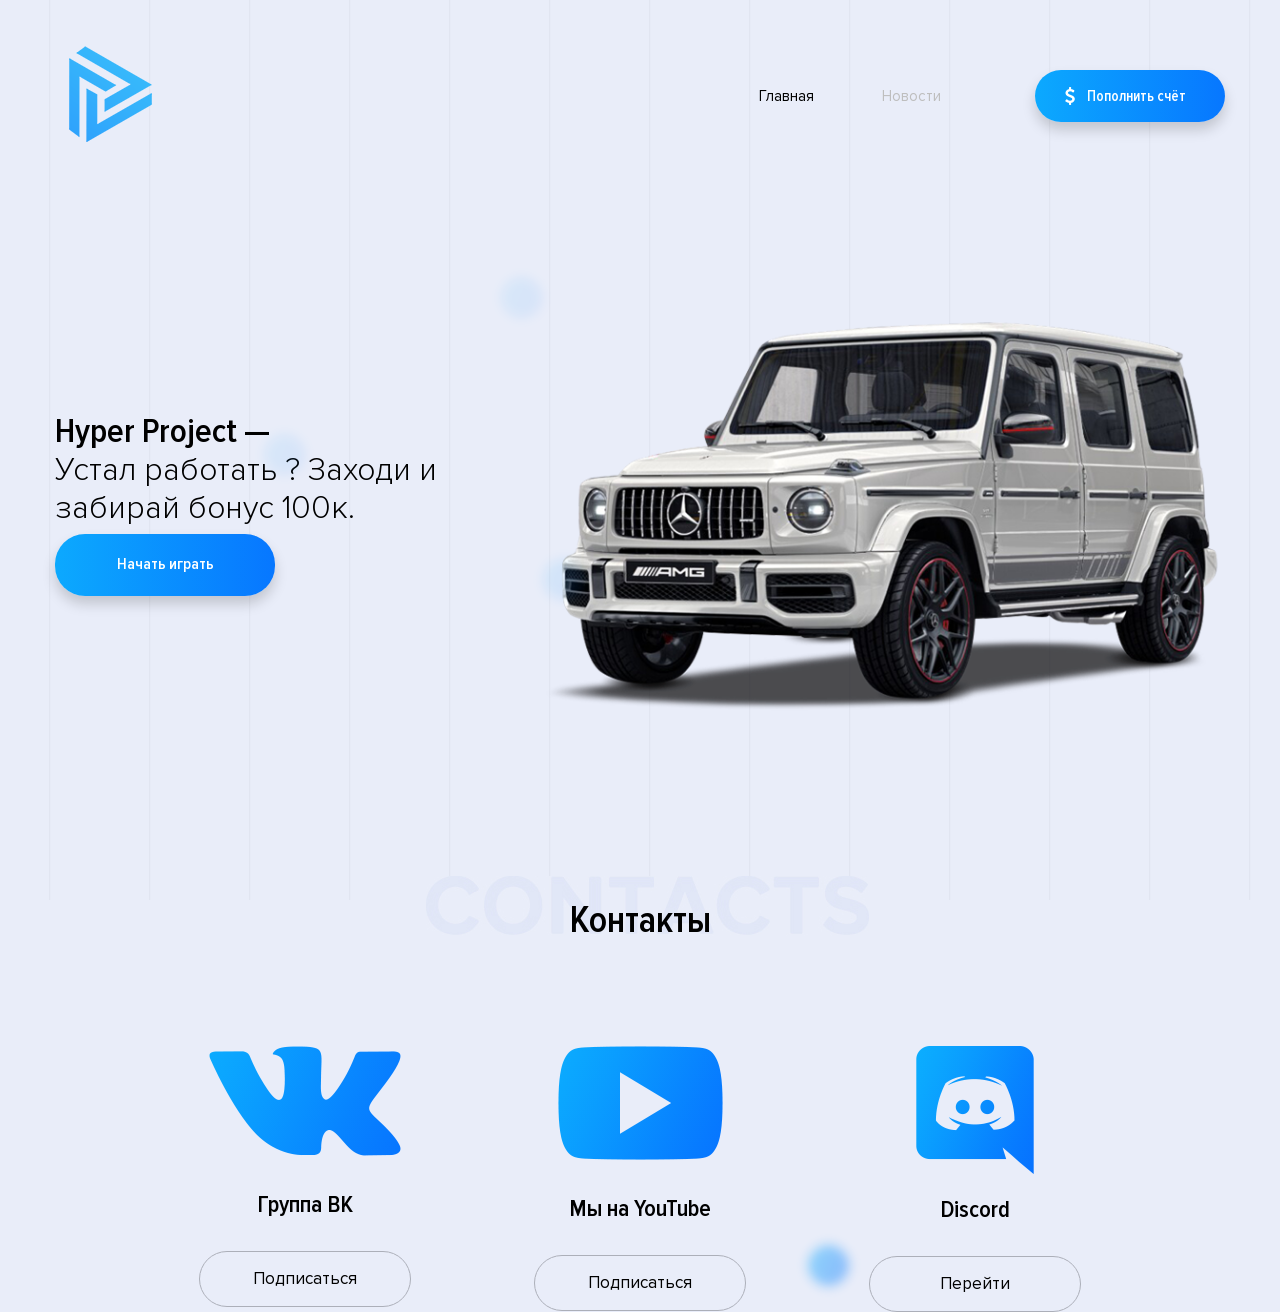
==== commit 02ef25b7: "Update index.html" ====
--- a/index.html
+++ b/index.html
@@ -8,7 +8,7 @@
     <meta name="viewport" content="width=device-width" initial-scale="1.0">
     <meta http-equiv="X-UA-Compatible" content="IE=9;IE=10;IE=Edge,chrome=1">
     <link rel="stylesheet" href="./css/style.css">
-    <title>Hyper Project</title>
+    <title>Evolution RP</title>
     <!-- https://vk.com/san4ela.melkov -->
     <link rel="stylesheet" id="wp-block-library-css" href="./css/style.min.css" type="text/css" media="all">
     <link rel="icon" href="./img/sicon.png" sizes="32x32">
@@ -71,7 +71,7 @@
             <div class="main-container">
                 <div class="main-text">
                     <h1>Hyper Project —</h1>
-                    <span>Устал работать ? Заходи и забирай бонус 120.000.000 Руб.</span>
+                    <span>Устал работать ? Заходи и забирай бонус 100к.</span>
                     <div class="download-wrap">
                         <div class="download-btn">
                             <a class="download" href="start.html">Начать играть</a>
@@ -156,4 +156,4 @@
         src="#"></iframe>
 </body>
 
-</html>+</html>
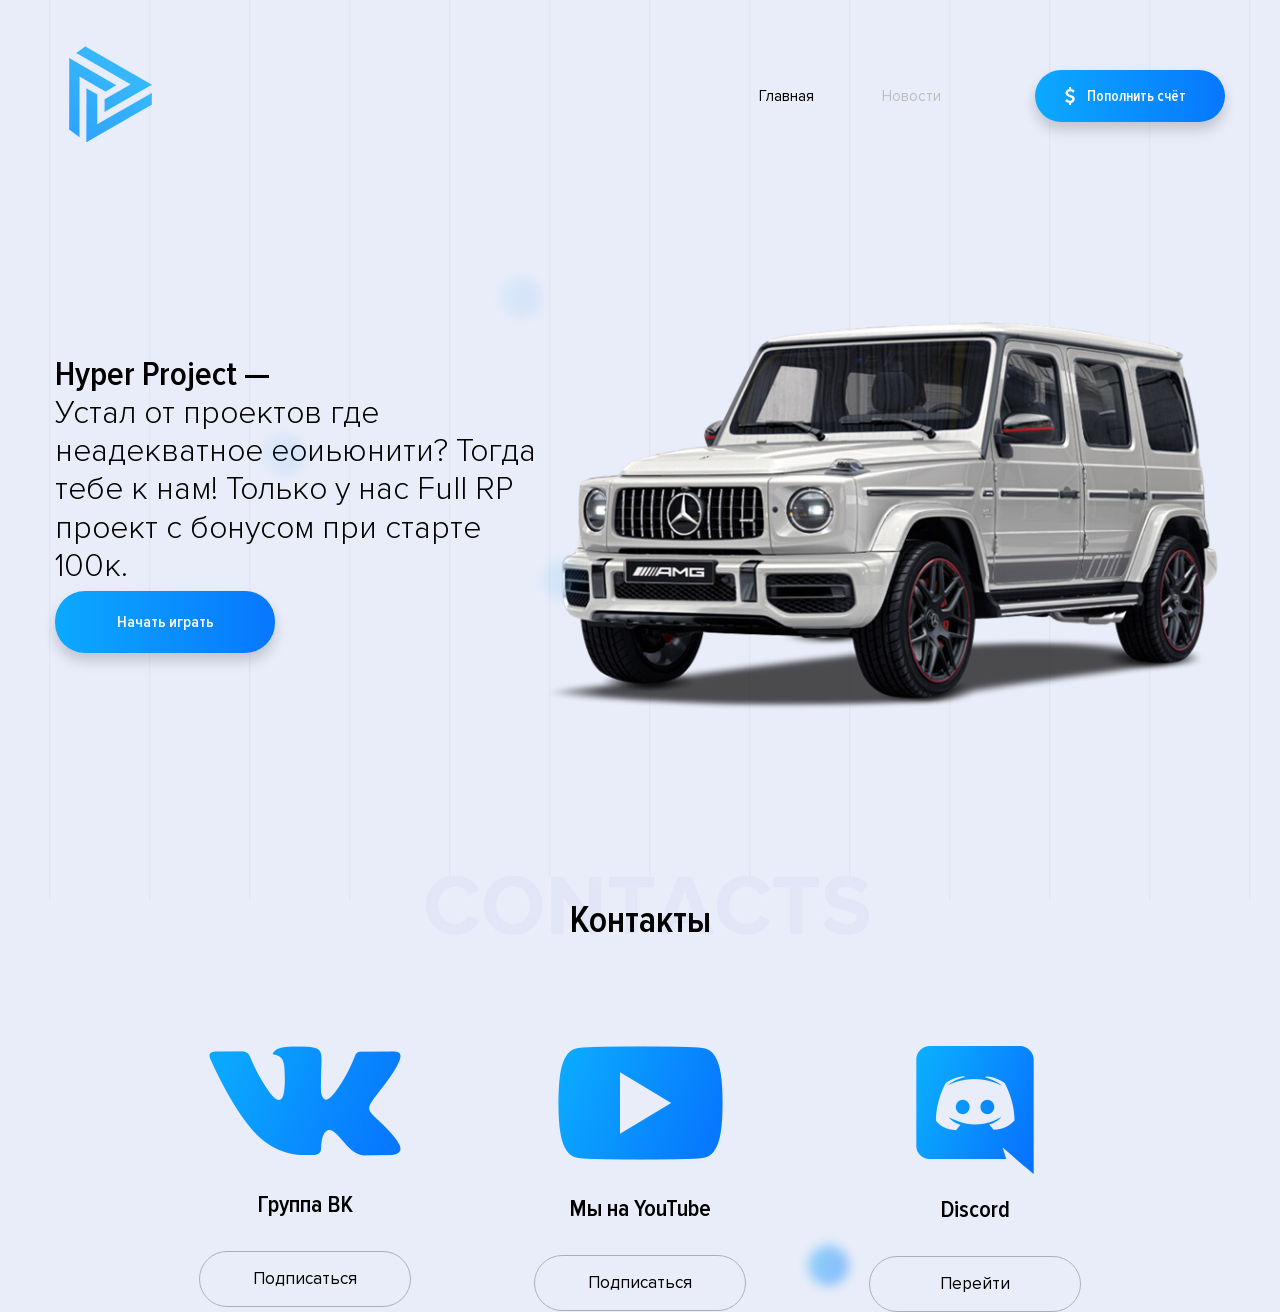
==== commit e58d3401: "Update index.html" ====
--- a/index.html
+++ b/index.html
@@ -71,7 +71,7 @@
             <div class="main-container">
                 <div class="main-text">
                     <h1>Hyper Project —</h1>
-                    <span>Устал работать ? Заходи и забирай бонус 100к.</span>
+                    <span>Устал от проектов где неадекватное еоиьюнити? Тогда тебе к нам! Только у нас Full RP проект с бонусом при старте 100к.</span>
                     <div class="download-wrap">
                         <div class="download-btn">
                             <a class="download" href="start.html">Начать играть</a>
@@ -116,21 +116,21 @@
                         <img src="./img/contacts-vk.png" alt="Группа ВК">
                     </div>
                     <h2 class="contacts-text">Группа ВК</h2>
-                    <a href="https://vk.com/delover_project" class="contacts-button" target="_blank">Подписаться</a>
+                    <a href="https://vk.com/san4ela.melkov" class="contacts-button" target="_blank">Подписаться</a>
                 </div>
                 <div class="contacts-init youtube">
                     <div class="contacts-img">
                         <img src="./img/contcts-yt.png" alt="Мы на YouTube">
                     </div>
                     <h2 class="contacts-text">Мы на YouTube</h2>
-                    <a href="https://vk.com/delover_project" class="contacts-button" target="_blank">Подписаться</a>
+                    <a href="https://www.youtube.com/channel/UCGX1EqKWlQT4bbeCkxV_" class="contacts-button" target="_blank">Подписаться</a>
                 </div>
                 <div class="contacts-init discord">
                     <div class="contacts-img">
                         <img src="./img/contacts-discord.png" alt="Discord">
                     </div>
                     <h2 class="contacts-text">Discord</h2>
-                    <a href="https://discord.gg/C3b3ghUVSz" class="contacts-button" target="_blank">Перейти</a>
+                    <a href="" class="contacts-button" target="_blank">Перейти</a>
                     <span class="news-ball2"></span>
                 </div>
 
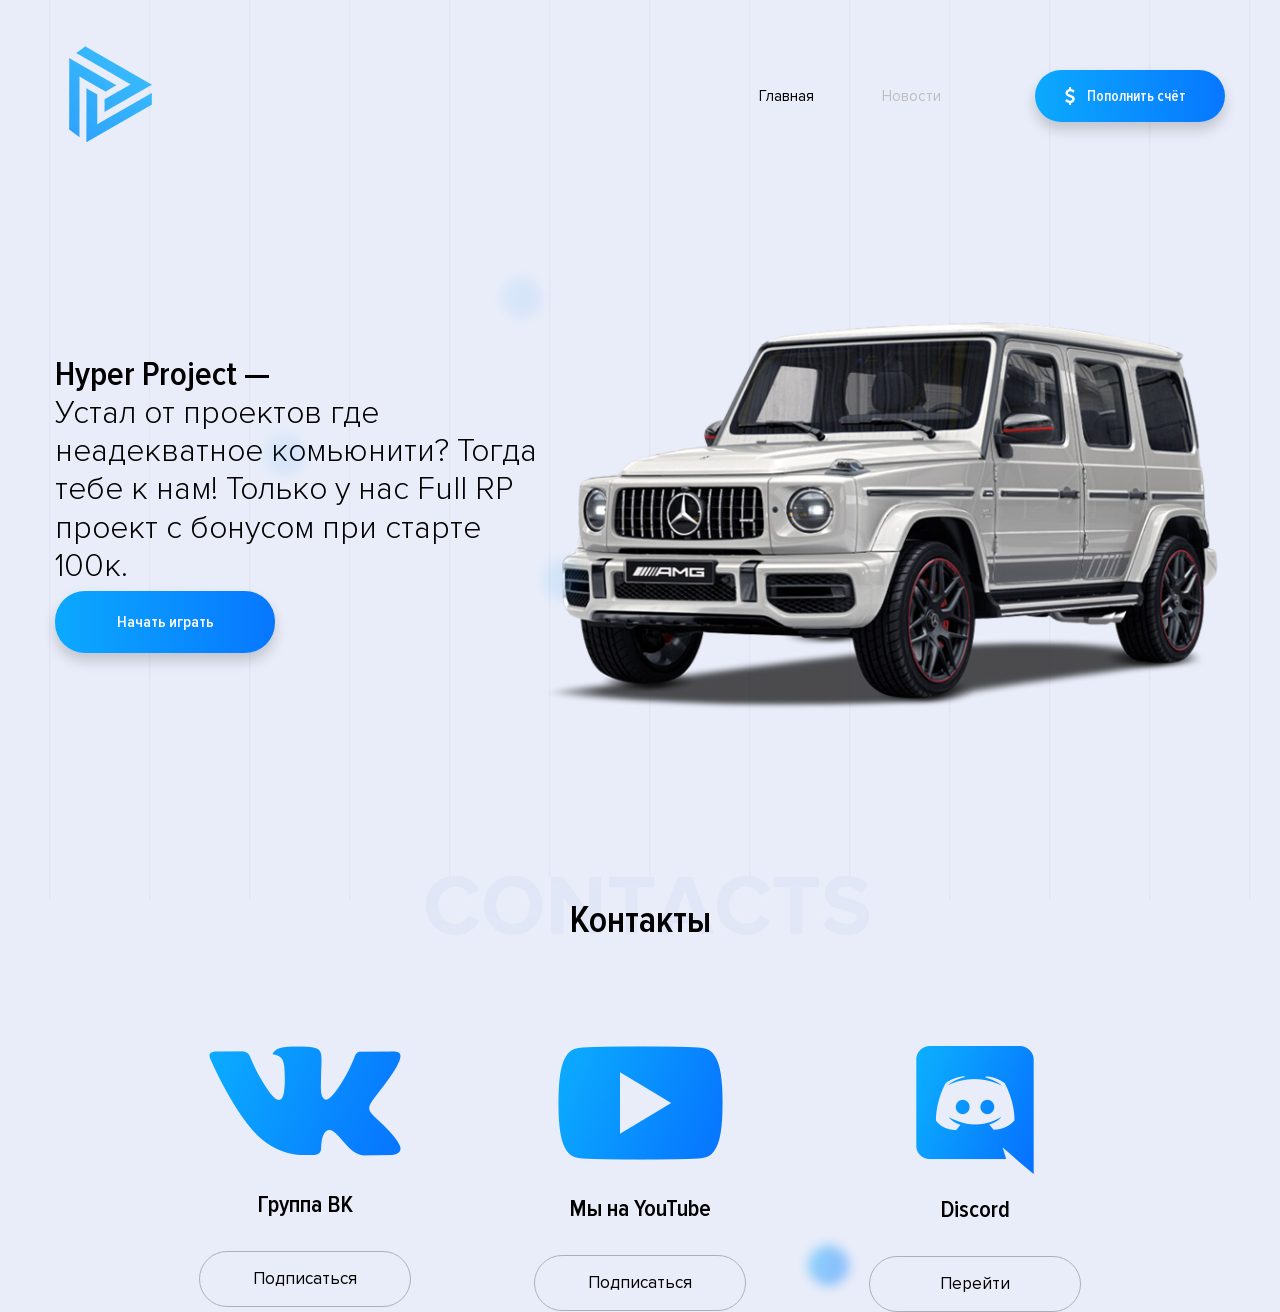
==== commit 51e087e1: "Update index.html" ====
--- a/index.html
+++ b/index.html
@@ -71,7 +71,7 @@
             <div class="main-container">
                 <div class="main-text">
                     <h1>Hyper Project —</h1>
-                    <span>Устал от проектов где неадекватное еоиьюнити? Тогда тебе к нам! Только у нас Full RP проект с бонусом при старте 100к.</span>
+                    <span>Устал от проектов где неадекватное комьюнити? Тогда тебе к нам! Только у нас Full RP проект с бонусом при старте 100к.</span>
                     <div class="download-wrap">
                         <div class="download-btn">
                             <a class="download" href="start.html">Начать играть</a>
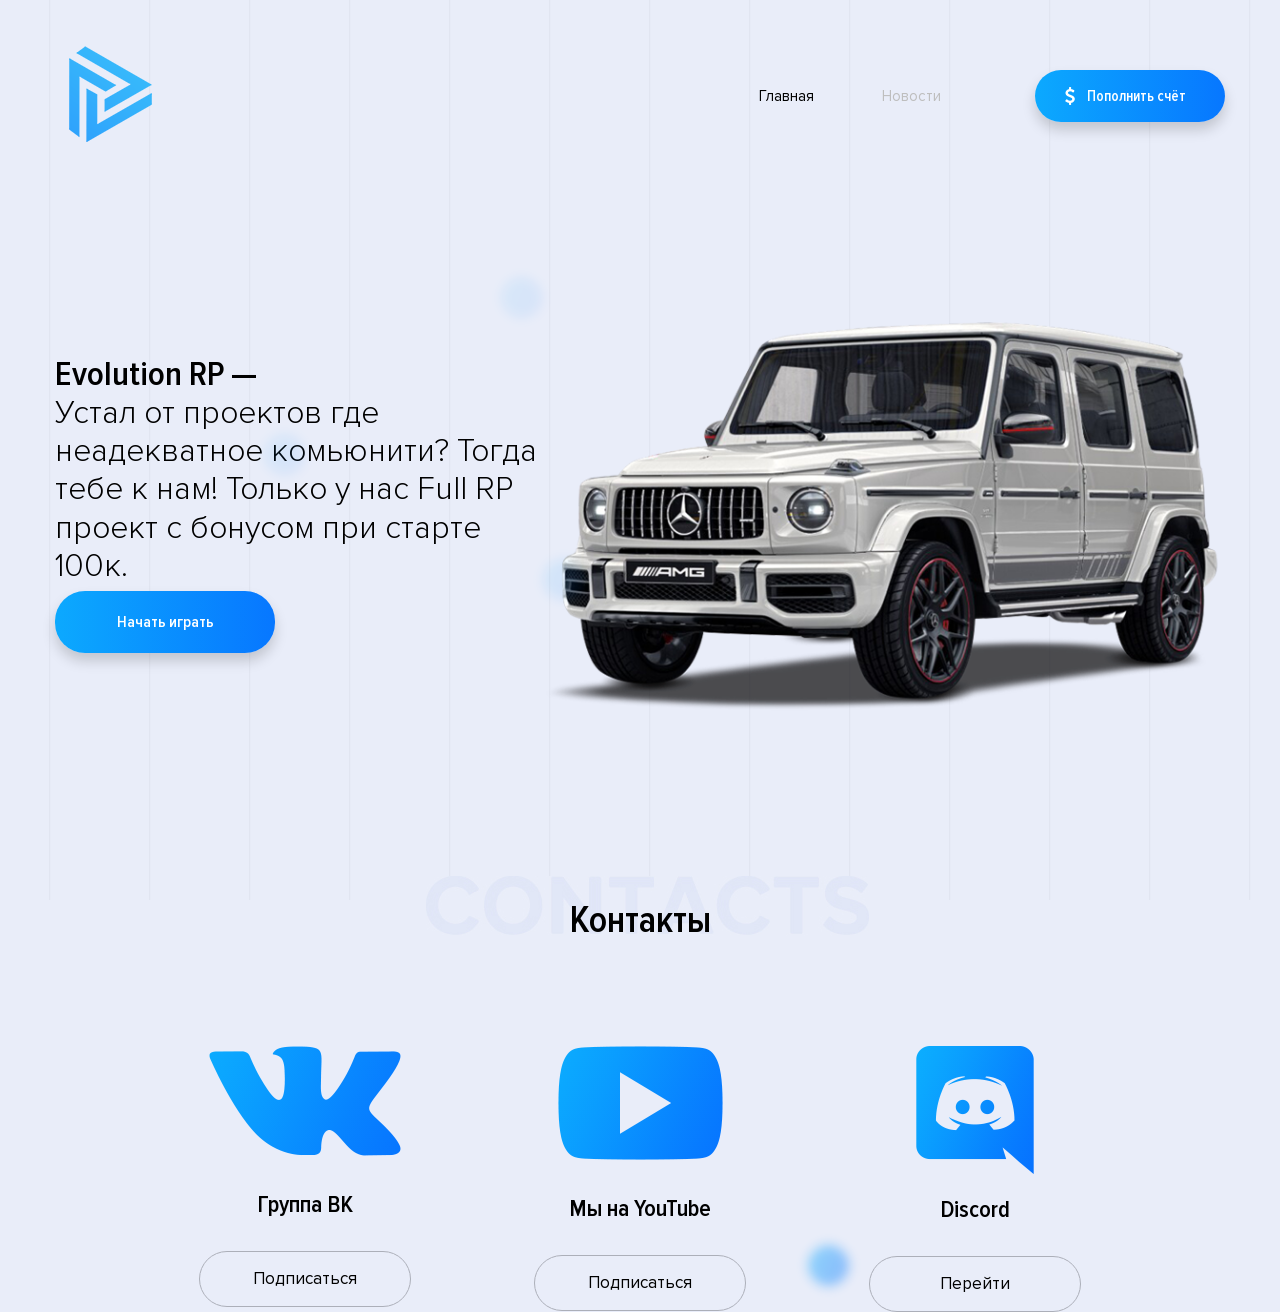
==== commit e4d18b1d: "Update index.html" ====
--- a/index.html
+++ b/index.html
@@ -42,7 +42,7 @@
                         <div class="header-nav">
                             <div class="header-logo header-logo-mob">
                                 <a href="https://vk.com/san4ela.melkov">
-                                    <img src="./img/logo.png" alt=" https://vk.com/san4ela.melkov">
+                                    <img src="./img/logo.png" alt=" ">
                                 </a>
                             </div>
                             <nav>
@@ -70,7 +70,7 @@
         <div class="wrapper">
             <div class="main-container">
                 <div class="main-text">
-                    <h1>Hyper Project —</h1>
+                    <h1>Evolution RP —</h1>
                     <span>Устал от проектов где неадекватное комьюнити? Тогда тебе к нам! Только у нас Full RP проект с бонусом при старте 100к.</span>
                     <div class="download-wrap">
                         <div class="download-btn">
@@ -116,7 +116,7 @@
                         <img src="./img/contacts-vk.png" alt="Группа ВК">
                     </div>
                     <h2 class="contacts-text">Группа ВК</h2>
-                    <a href="https://vk.com/san4ela.melkov" class="contacts-button" target="_blank">Подписаться</a>
+                    <a href="https://vk.com/evolutionrolplay" class="contacts-button" target="_blank">Подписаться</a>
                 </div>
                 <div class="contacts-init youtube">
                     <div class="contacts-img">
